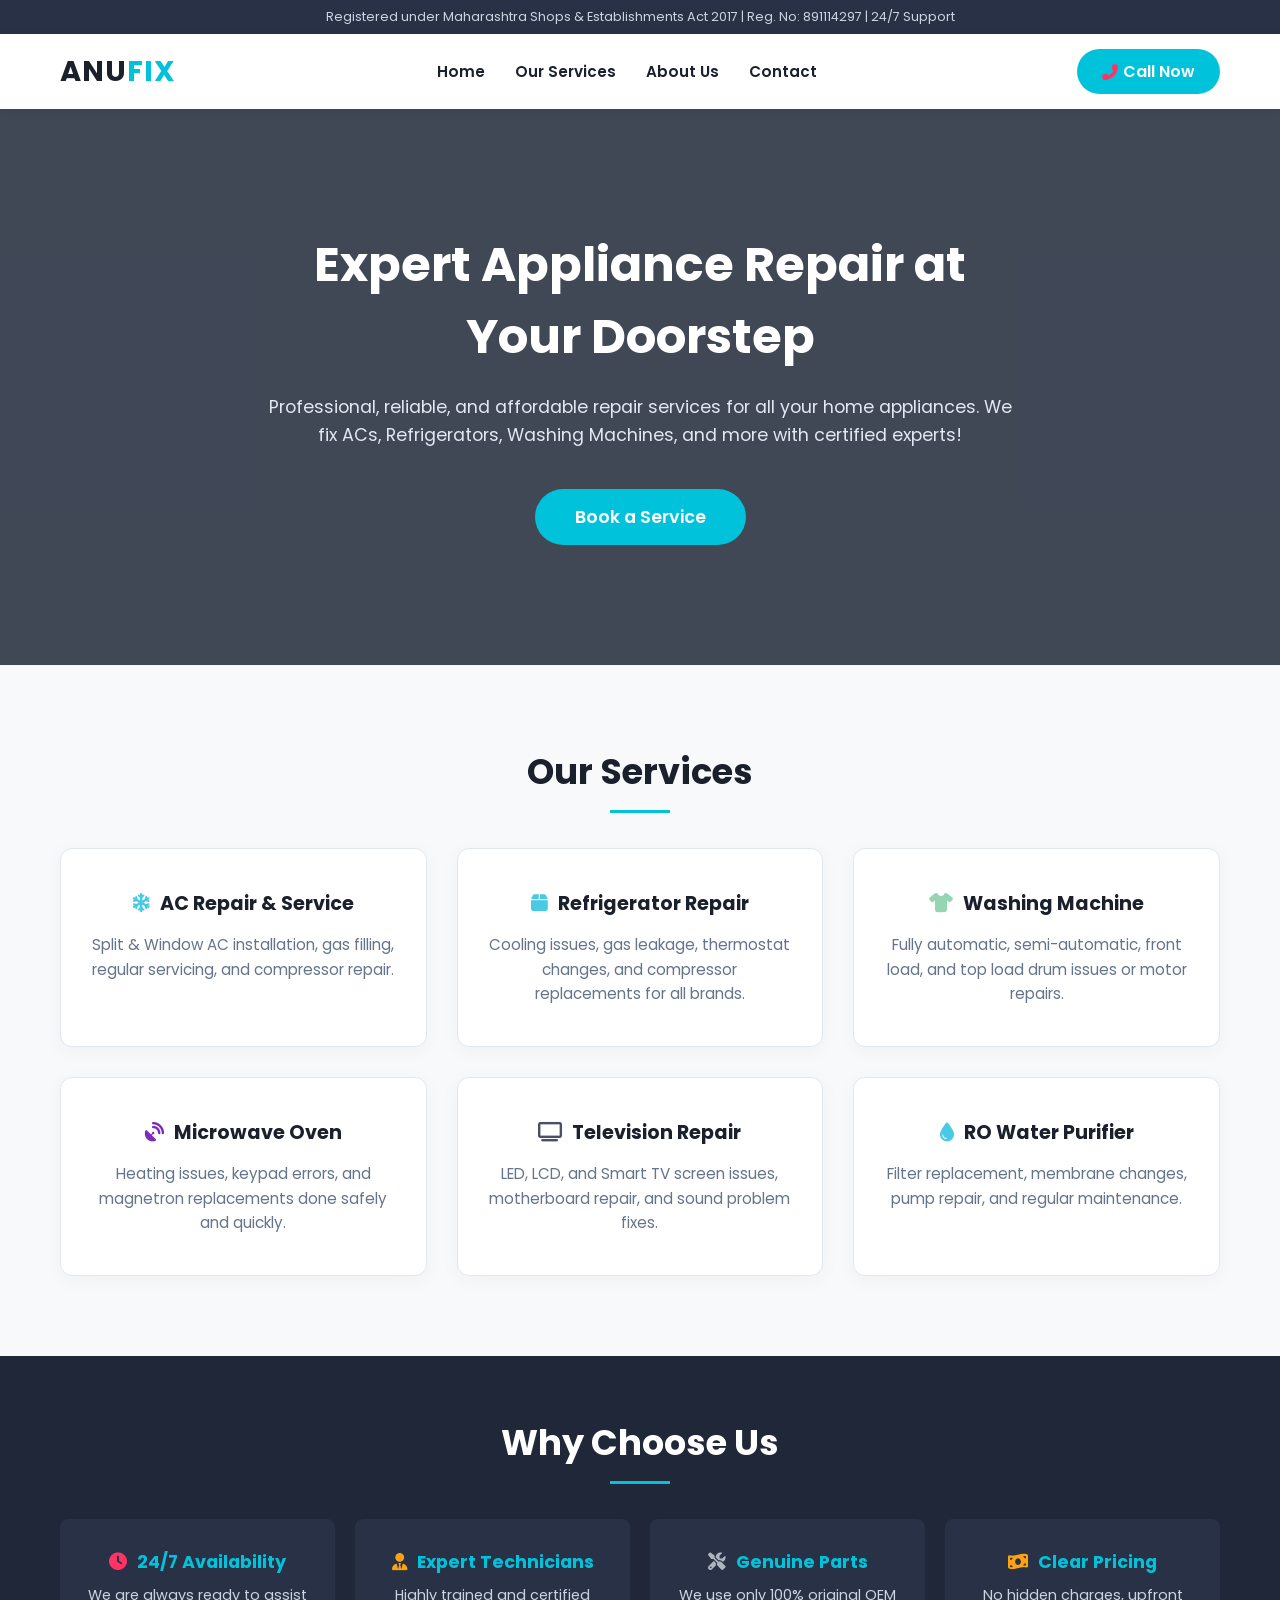
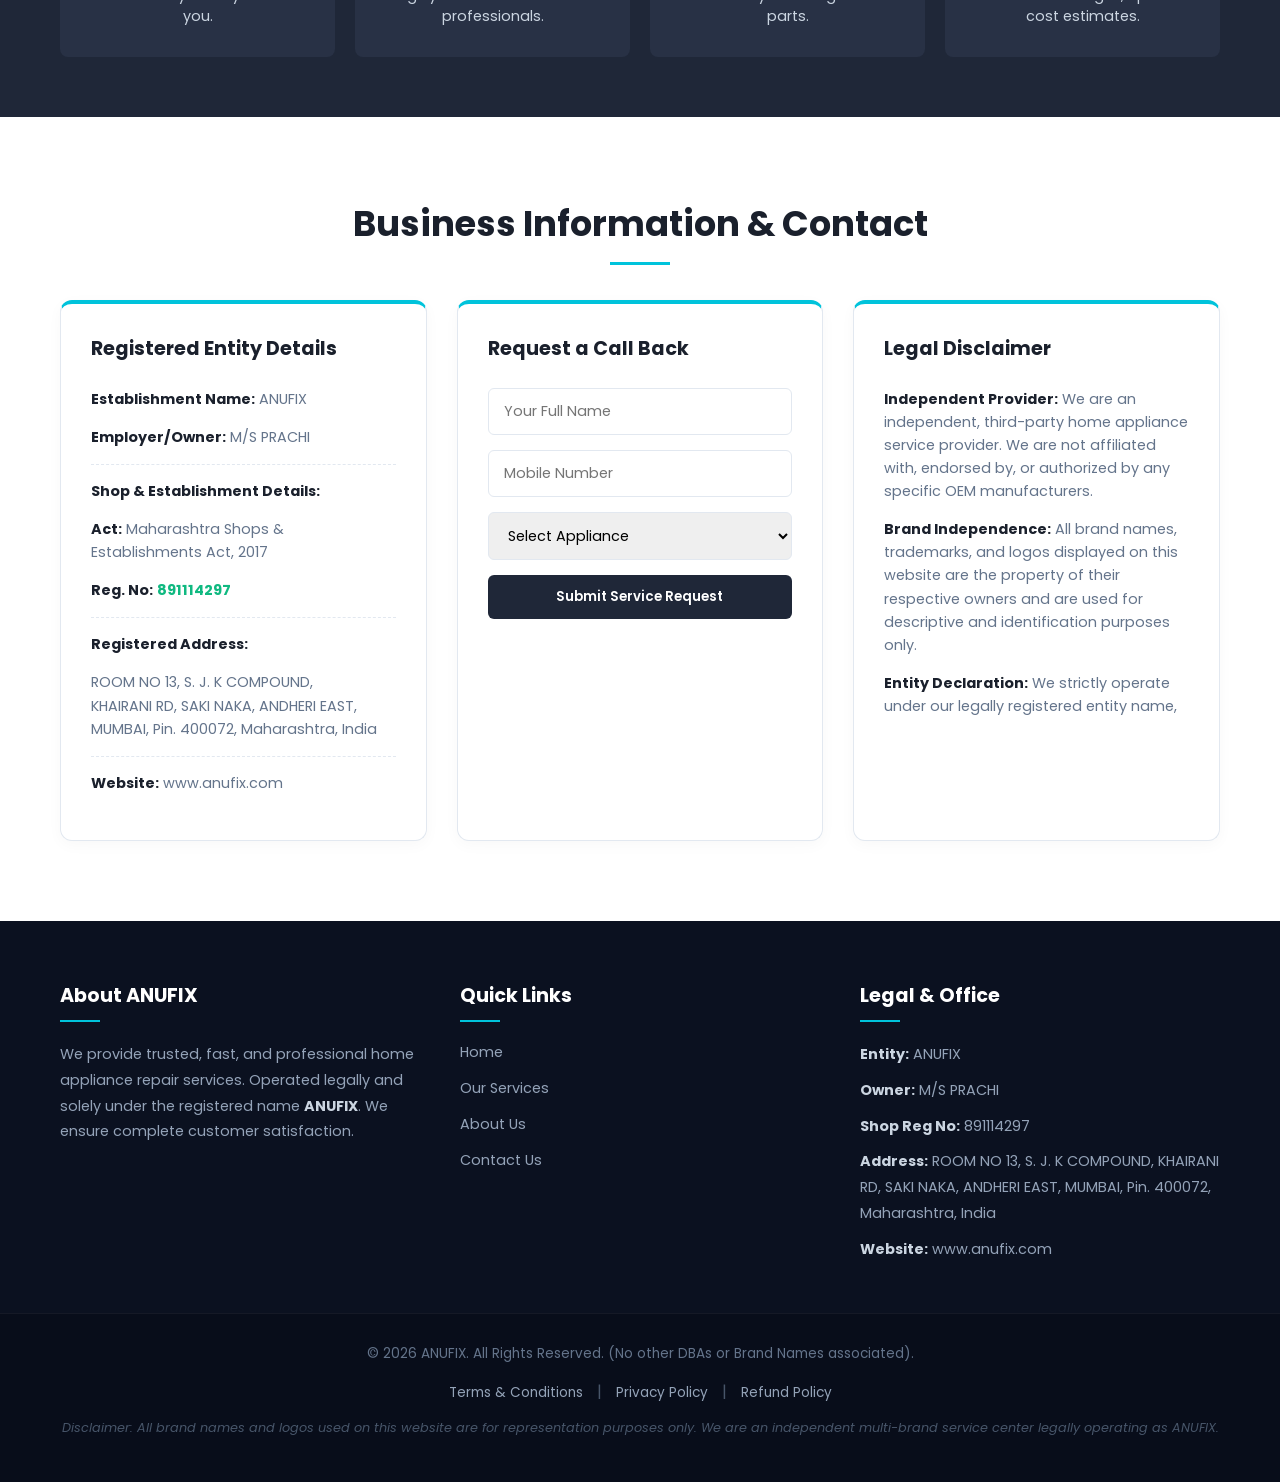
==== index.html @ f5a35796 "Initial commit of new AnuFix website" ====
<!DOCTYPE html>
<html lang="en">
<head>
    <meta charset="UTF-8">
    <meta name="viewport" content="width=device-width, initial-scale=1.0">
    <title>AnuFix - Expert Appliance Repair</title>
    <link rel="stylesheet" href="style.css">
    <link rel="preconnect" href="https://fonts.googleapis.com">
    <link rel="preconnect" href="https://fonts.gstatic.com" crossorigin>
    <link href="https://fonts.googleapis.com/css2?family=Poppins:wght@400;600;700&display=swap" rel="stylesheet">
    <link rel="stylesheet" href="https://cdnjs.cloudflare.com/ajax/libs/font-awesome/6.4.0/css/all.min.css">
</head>
<body>

    <!-- Top Bar -->
    <div class="top-bar">
        <div class="container">
            <p>Registered under Maharashtra Shops & Establishments Act 2017 | Reg. No: 891114297 | 24/7 Support</p>
        </div>
    </div>

    <!-- Header -->
    <header class="header">
        <div class="container header-container">
            <div class="logo">ANU<span>FIX</span></div>
            <nav class="nav-links">
                <a href="#home">Home</a>
                <a href="#services">Our Services</a>
                <a href="#about">About Us</a>
                <a href="#contact">Contact</a>
            </nav>
            <div class="header-actions">
                <a href="tel:+919120992012" class="btn-primary"><i class="fas fa-phone-alt" style="color: #ff3366; margin-right:5px;"></i> Call Now</a>
                <button class="mobile-menu-btn" aria-label="Menu"><i class="fas fa-bars"></i></button>
            </div>
        </div>
    </header>

    <!-- Hero Section -->
    <section id="home" class="hero">
        <div class="hero-overlay"></div>
        <div class="container hero-content">
            <h1>Expert Appliance Repair at Your Doorstep</h1>
            <p>Professional, reliable, and affordable repair services for all your home appliances. We fix ACs, Refrigerators, Washing Machines, and more with certified experts!</p>
            <a href="#contact" class="btn-primary">Book a Service</a>
        </div>
    </section>

    <!-- Services Section -->
    <section id="services" class="services">
        <div class="container">
            <h2 class="section-title">Our Services</h2>
            <div class="services-grid">
                <!-- Service 1 -->
                <div class="service-card">
                    <h3><i class="fas fa-snowflake" style="color: #48cae4;"></i> AC Repair & Service</h3>
                    <p>Split & Window AC installation, gas filling, regular servicing, and compressor repair.</p>
                </div>
                <!-- Service 2 -->
                <div class="service-card">
                    <h3><i class="fas fa-box" style="color: #48cae4;"></i> Refrigerator Repair</h3>
                    <p>Cooling issues, gas leakage, thermostat changes, and compressor replacements for all brands.</p>
                </div>
                <!-- Service 3 -->
                <div class="service-card">
                    <h3><i class="fas fa-shirt" style="color: #95d5b2;"></i> Washing Machine</h3>
                    <p>Fully automatic, semi-automatic, front load, and top load drum issues or motor repairs.</p>
                </div>
                <!-- Service 4 -->
                <div class="service-card">
                    <h3><i class="fas fa-satellite-dish" style="color: #7b2cbf;"></i> Microwave Oven</h3>
                    <p>Heating issues, keypad errors, and magnetron replacements done safely and quickly.</p>
                </div>
                <!-- Service 5 -->
                <div class="service-card">
                    <h3><i class="fas fa-tv" style="color: #4a4e69;"></i> Television Repair</h3>
                    <p>LED, LCD, and Smart TV screen issues, motherboard repair, and sound problem fixes.</p>
                </div>
                <!-- Service 6 -->
                <div class="service-card">
                    <h3><i class="fas fa-tint" style="color: #48cae4;"></i> RO Water Purifier</h3>
                    <p>Filter replacement, membrane changes, pump repair, and regular maintenance.</p>
                </div>
            </div>
        </div>
    </section>

    <!-- Features Strip -->
    <section class="features-strip">
        <div class="container">
            <h2 class="section-title" style="color: white;">Why Choose Us</h2>
            <div class="features-container">
            <div class="feature-card">
                <h3><i class="fas fa-clock" style="color: #ff3366;"></i> 24/7 Availability</h3>
                <p>We are always ready to assist you.</p>
            </div>
            <div class="feature-card">
                <h3><i class="fas fa-user-tie" style="color: #fca311;"></i> Expert Technicians</h3>
                <p>Highly trained and certified professionals.</p>
            </div>
            <div class="feature-card">
                <h3><i class="fas fa-tools" style="color: #adb5bd;"></i> Genuine Parts</h3>
                <p>We use only 100% original OEM parts.</p>
            </div>
            <div class="feature-card">
                <h3><i class="fas fa-money-bill-wave" style="color: #fca311;"></i> Clear Pricing</h3>
                <p>No hidden charges, upfront cost estimates.</p>
            </div>
            </div>
        </div>
    </section>

    <!-- Contact & Info Section -->
    <section id="contact" class="info-section">
        <div class="container">
            <h2 class="section-title">Business Information & Contact</h2>
            <div class="info-grid">
                
                <!-- Column 1 -->
                <div class="info-card">
                    <h3>Registered Entity Details</h3>
                    <p><strong>Establishment Name:</strong> ANUFIX</p>
                    <p><strong>Employer/Owner:</strong> M/S PRACHI</p>
                    <hr>
                    <p><strong>Shop & Establishment Details:</strong></p>
                    <p><strong>Act:</strong> Maharashtra Shops & Establishments Act, 2017</p>
                    <p><strong>Reg. No:</strong> <span class="highlight">891114297</span></p>
                    <hr>
                    <p><strong>Registered Address:</strong></p>
                    <p>ROOM NO 13, S. J. K COMPOUND,<br>
                    KHAIRANI RD, SAKI NAKA, ANDHERI EAST,<br>
                    MUMBAI, Pin. 400072, Maharashtra, India</p>
                    <hr>
                    <p><strong>Website:</strong> www.anufix.com</p>
                </div>

                <!-- Column 2 -->
                <div class="info-card form-card">
                    <h3>Request a Call Back</h3>
                    <form>
                        <input type="text" placeholder="Your Full Name" required>
                        <input type="tel" placeholder="Mobile Number" required>
                        <select required>
                            <option value="">Select Appliance</option>
                            <option value="ac">AC</option>
                            <option value="fridge">Refrigerator</option>
                            <option value="washing">Washing Machine</option>
                        </select>
                        <button type="submit" class="submit-btn">Submit Service Request</button>
                    </form>
                </div>

                <!-- Column 3 -->
                <div class="info-card">
                    <h3>Legal Disclaimer</h3>
                    <p><strong>Independent Provider:</strong> We are an independent, third-party home appliance service provider. We are not affiliated with, endorsed by, or authorized by any specific OEM manufacturers.</p>
                    <p><strong>Brand Independence:</strong> All brand names, trademarks, and logos displayed on this website are the property of their respective owners and are used for descriptive and identification purposes only.</p>
                    <p><strong>Entity Declaration:</strong> We strictly operate under our legally registered entity name,</p>
                </div>

            </div>
        </div>
    </section>

    <!-- Footer Section -->
    <footer class="site-footer">
        <div class="container footer-top">
            <div class="footer-col">
                <h4>About ANUFIX</h4>
                <div class="footer-underline"></div>
                <p>We provide trusted, fast, and professional home appliance repair services. Operated legally and solely under the registered name <strong>ANUFIX</strong>. We ensure complete customer satisfaction.</p>
            </div>
            <div class="footer-col">
                <h4>Quick Links</h4>
                <div class="footer-underline"></div>
                <nav class="footer-nav">
                    <a href="#home">Home</a>
                    <a href="#services">Our Services</a>
                    <a href="#about">About Us</a>
                    <a href="#contact">Contact Us</a>
                </nav>
            </div>
            <div class="footer-col">
                <h4>Legal & Office</h4>
                <div class="footer-underline"></div>
                <p><strong>Entity:</strong> ANUFIX</p>
                <p><strong>Owner:</strong> M/S PRACHI</p>
                <p><strong>Shop Reg No:</strong> 891114297</p>
                <p><strong>Address:</strong> ROOM NO 13, S. J. K COMPOUND, KHAIRANI RD, SAKI NAKA, ANDHERI EAST, MUMBAI, Pin. 400072, Maharashtra, India</p>
                <p><strong>Website:</strong> www.anufix.com</p>
            </div>
        </div>
        <div class="footer-bottom">
            <div class="container">
                <p>&copy; 2026 ANUFIX. All Rights Reserved. (No other DBAs or Brand Names associated).</p>
                <div class="footer-links">
                    <a href="terms.html">Terms & Conditions</a> <span class="separator">|</span> 
                    <a href="privacy.html">Privacy Policy</a> <span class="separator">|</span> 
                    <a href="refund.html">Refund Policy</a>
                </div>
                <p class="footer-disclaimer">Disclaimer: All brand names and logos used on this website are for representation purposes only. We are an independent multi-brand service center legally operating as ANUFIX.</p>
            </div>
        </div>
    </footer>

    <!-- Sticky Mobile Calling Button -->
    <div class="mobile-sticky-call">
        <a href="tel:+919120992012" class="sticky-call-btn">
            <i class="fas fa-phone-alt"></i> Call Now
        </a>
    </div>

    <script src="script.js"></script>
</body>
</html>
---- style.css ----
/* CSS Variables */
:root {
    --primary-cyan: #00c3db;
    --dark-navy: #1f2738;
    --dark-navy-lighter: #283145;
    --bg-light-grey: #f7f9fb;
    --text-dark: #1a202c;
    --text-grey: #64748b;
    --white: #ffffff;
    --border-color: #e2e8f0;
}

* {
    margin: 0;
    padding: 0;
    box-sizing: border-box;
    font-family: 'Poppins', sans-serif;
}

body {
    color: var(--text-dark);
    background-color: var(--white);
    display: flex;
    flex-direction: column;
    min-height: 100vh;
}

a {
    text-decoration: none;
    color: inherit;
}

.container {
    max-width: 1200px;
    margin: 0 auto;
    padding: 0 20px;
}

/* Top Bar */
.top-bar {
    background-color: var(--dark-navy-lighter);
    color: #cbd5e1;
    font-size: 0.8rem;
    padding: 8px 0;
    text-align: center;
}

/* Header */
.header {
    background-color: var(--white);
    padding: 15px 0;
    box-shadow: 0 2px 10px rgba(0,0,0,0.05);
    position: sticky;
    top: 0;
    z-index: 1000;
}

.header-container {
    display: flex;
    justify-content: space-between;
    align-items: center;
}

.header-actions {
    display: flex;
    align-items: center;
    gap: 15px;
}

.logo {
    font-size: 1.8rem;
    font-weight: 700;
    color: #1a202c;
    letter-spacing: 1px;
}

.logo span {
    color: var(--primary-cyan);
}

.nav-links {
    display: flex;
    gap: 30px;
}

.nav-links a {
    font-weight: 600;
    font-size: 0.95rem;
    color: var(--text-dark);
    transition: color 0.3s;
}

.nav-links a:hover {
    color: var(--primary-cyan);
}

.btn-primary {
    background-color: var(--primary-cyan);
    color: var(--white);
    padding: 10px 25px;
    border-radius: 50px;
    font-weight: 600;
    display: inline-flex;
    align-items: center;
    transition: background-color 0.3s;
}

.btn-primary:hover {
    background-color: #00acc1;
}

.mobile-menu-btn {
    display: none;
    font-size: 1.5rem;
    background: none;
    border: none;
    cursor: pointer;
}

/* Hero Section */
.hero {
    position: relative;
    background: url('https://images.unsplash.com/photo-1581092921461-eab62e97a780?auto=format&fit=crop&q=80') center/cover no-repeat;
    padding: 120px 0;
    text-align: center;
    color: var(--white);
}

.hero-overlay {
    position: absolute;
    top: 0; left: 0; right: 0; bottom: 0;
    background: rgba(31, 39, 56, 0.85); /* Navy overlay */
}

.hero-content {
    position: relative;
    z-index: 1;
    max-width: 800px;
}

.hero h1 {
    font-size: 3rem;
    font-weight: 700;
    margin-bottom: 20px;
}

.hero p {
    font-size: 1.1rem;
    color: #e2e8f0;
    margin-bottom: 40px;
    line-height: 1.6;
}

.hero .btn-primary {
    padding: 15px 40px;
    font-size: 1.1rem;
}

/* Features Strip */
.features-strip {
    background-color: var(--dark-navy);
    padding: 60px 0;
}

.features-container {
    display: grid;
    grid-template-columns: repeat(4, 1fr);
    gap: 20px;
}

.feature-card {
    background-color: var(--dark-navy-lighter);
    padding: 30px 20px;
    border-radius: 8px;
    text-align: center;
    color: var(--white);
    transition: transform 0.3s;
}

.feature-card:hover {
    transform: translateY(-5px);
}

.feature-card h3 {
    font-size: 1.1rem;
    margin-bottom: 10px;
    display: flex;
    align-items: center;
    justify-content: center;
    gap: 10px;
    color: var(--primary-cyan);
}

.feature-card p {
    font-size: 0.9rem;
    color: #cbd5e1;
}

/* Shared Section Title */
.section-title {
    text-align: center;
    font-size: 2.2rem;
    font-weight: 700;
    margin-bottom: 50px;
    color: var(--text-dark);
    position: relative;
}

.section-title::after {
    content: '';
    position: absolute;
    bottom: -15px;
    left: 50%;
    transform: translateX(-50%);
    width: 60px;
    height: 3px;
    background-color: var(--primary-cyan);
}

/* Services Section */
.services {
    background-color: var(--bg-light-grey);
    padding: 80px 0;
}

.services-grid {
    display: grid;
    grid-template-columns: repeat(3, 1fr);
    gap: 30px;
}

.service-card {
    background: var(--white);
    padding: 40px 30px;
    border-radius: 12px;
    text-align: center;
    box-shadow: 0 4px 20px rgba(0,0,0,0.04);
    border: 1px solid var(--border-color);
    transition: transform 0.3s ease, box-shadow 0.3s ease, border-color 0.3s ease;
    position: relative;
    overflow: hidden;
    z-index: 1;
}

/* Sleek bottom-up color fill effect */
.service-card::before {
    content: '';
    position: absolute;
    bottom: 0;
    left: 0;
    width: 100%;
    height: 0%;
    background: var(--primary-cyan);
    transition: height 0.4s cubic-bezier(0.4, 0, 0.2, 1);
    z-index: -1;
    border-radius: 12px;
}

.service-card:hover::before {
    height: 100%;
}

.service-card:hover {
    transform: translateY(-8px);
    box-shadow: 0 20px 40px rgba(0, 195, 219, 0.25);
    border-color: var(--primary-cyan);
}

.service-card h3, .service-card p, .service-card h3 i {
    transition: color 0.3s ease;
}

.service-card:hover h3, 
.service-card:hover p, 
.service-card:hover h3 i {
    color: #ffffff !important;
}

.service-card h3 {
    font-size: 1.2rem;
    color: var(--text-dark);
    margin-bottom: 15px;
    display: flex;
    align-items: center;
    justify-content: center;
    gap: 10px;
}

.service-card p {
    color: var(--text-grey);
    font-size: 0.95rem;
    line-height: 1.6;
}

/* Info Section */
.info-section {
    padding: 80px 0;
    background-color: var(--white);
}

.info-grid {
    display: grid;
    grid-template-columns: repeat(3, 1fr);
    gap: 30px;
}

.info-card {
    background: var(--white);
    padding: 30px;
    border-radius: 12px;
    border: 1px solid var(--border-color);
    box-shadow: 0 4px 15px rgba(0,0,0,0.03);
    border-top: 4px solid var(--primary-cyan);
}

.info-card h3 {
    font-size: 1.2rem;
    margin-bottom: 25px;
    color: var(--text-dark);
}

.info-card p {
    font-size: 0.9rem;
    color: var(--text-grey);
    margin-bottom: 15px;
    line-height: 1.6;
}

.info-card strong {
    color: var(--text-dark);
}

.info-card hr {
    border: none;
    border-top: 1px dashed var(--border-color);
    margin: 15px 0;
}

.highlight {
    color: #10b981; /* Green color for Reg No */
    font-weight: 700;
}

/* Form */
.form-card form {
    display: flex;
    flex-direction: column;
    gap: 15px;
}

.form-card input, .form-card select {
    width: 100%;
    padding: 12px 15px;
    border: 1px solid var(--border-color);
    border-radius: 6px;
    font-family: 'Poppins', sans-serif;
    font-size: 0.9rem;
    outline: none;
}

.form-card input:focus, .form-card select:focus {
    border-color: var(--primary-cyan);
}

.submit-btn {
    background-color: var(--dark-navy);
    color: var(--white);
    padding: 12px;
    border: none;
    border-radius: 6px;
    font-weight: 600;
    cursor: pointer;
    transition: background-color 0.3s;
}

.submit-btn:hover {
    background-color: var(--dark-navy-lighter);
}

/* Footer */
.site-footer {
    background-color: #0b1120;
    color: #e2e8f0;
    padding-top: 60px;
    margin-top: auto;
}

.footer-top {
    display: grid;
    grid-template-columns: repeat(3, 1fr);
    gap: 40px;
    margin-bottom: 40px;
}

.footer-col h4 {
    color: var(--white);
    font-size: 1.2rem;
    margin-bottom: 10px;
}

.footer-underline {
    width: 40px;
    height: 2px;
    background-color: var(--primary-cyan);
    margin-bottom: 20px;
}

.footer-col p {
    font-size: 0.9rem;
    line-height: 1.8;
    color: #94a3b8;
    margin-bottom: 10px;
}

.footer-col strong {
    color: #cbd5e1;
}

.footer-nav {
    display: flex;
    flex-direction: column;
    gap: 15px;
}

.footer-nav a {
    color: #94a3b8;
    font-size: 0.9rem;
    transition: color 0.3s;
}

.footer-nav a:hover {
    color: var(--primary-cyan);
}

.footer-bottom {
    border-top: 1px solid rgba(255,255,255,0.05);
    padding: 30px 0;
    text-align: center;
    background-color: #080d1a;
}

.footer-bottom p {
    font-size: 0.85rem;
    color: #64748b;
    margin-bottom: 15px;
}

.footer-links {
    margin-bottom: 15px;
}

.footer-links a {
    color: #94a3b8;
    font-size: 0.85rem;
    transition: color 0.3s;
}

.footer-links a:hover {
    color: var(--primary-cyan);
}

.separator {
    color: #475569;
    margin: 0 10px;
}

.footer-disclaimer {
    font-style: italic;
    font-size: 0.8rem !important;
    color: #475569 !important;
}

/* Sticky Mobile Calling Button */
.mobile-sticky-call {
    display: none;
    position: fixed;
    bottom: 0;
    left: 0;
    width: 100%;
    z-index: 9999;
    background-color: var(--white);
    box-shadow: 0 -2px 10px rgba(0,0,0,0.1);
    padding: 10px;
}

.sticky-call-btn {
    display: flex;
    justify-content: center;
    align-items: center;
    gap: 10px;
    background-color: var(--primary-cyan);
    color: var(--white);
    width: 100%;
    padding: 15px 0;
    border-radius: 8px;
    font-size: 1.1rem;
    font-weight: 700;
}

/* Responsive */
@media (max-width: 992px) {
    .features-container, .services-grid, .info-grid, .footer-top {
        grid-template-columns: repeat(2, 1fr);
    }
}

@media (max-width: 768px) {
    body {
        padding-bottom: 70px;
    }
    
    .top-bar {
        /* display: none; */ /* Show on mobile as requested */
        padding: 10px 10px;
        line-height: 1.5;
    }

    .nav-links {
        display: none;
    }
    
    .mobile-menu-btn {
        display: block;
    }
    
    .nav-links.active {
        display: flex;
        flex-direction: column;
        position: absolute;
        top: 100%;
        left: 0;
        width: 100%;
        background: var(--white);
        padding: 20px;
        box-shadow: 0 10px 20px rgba(0,0,0,0.1);
    }
    
    .hero h1 {
        font-size: 2.2rem;
    }

    .features-container, .services-grid, .info-grid, .footer-top {
        grid-template-columns: 1fr;
    }
    
    .mobile-sticky-call {
        display: block;
    }
}
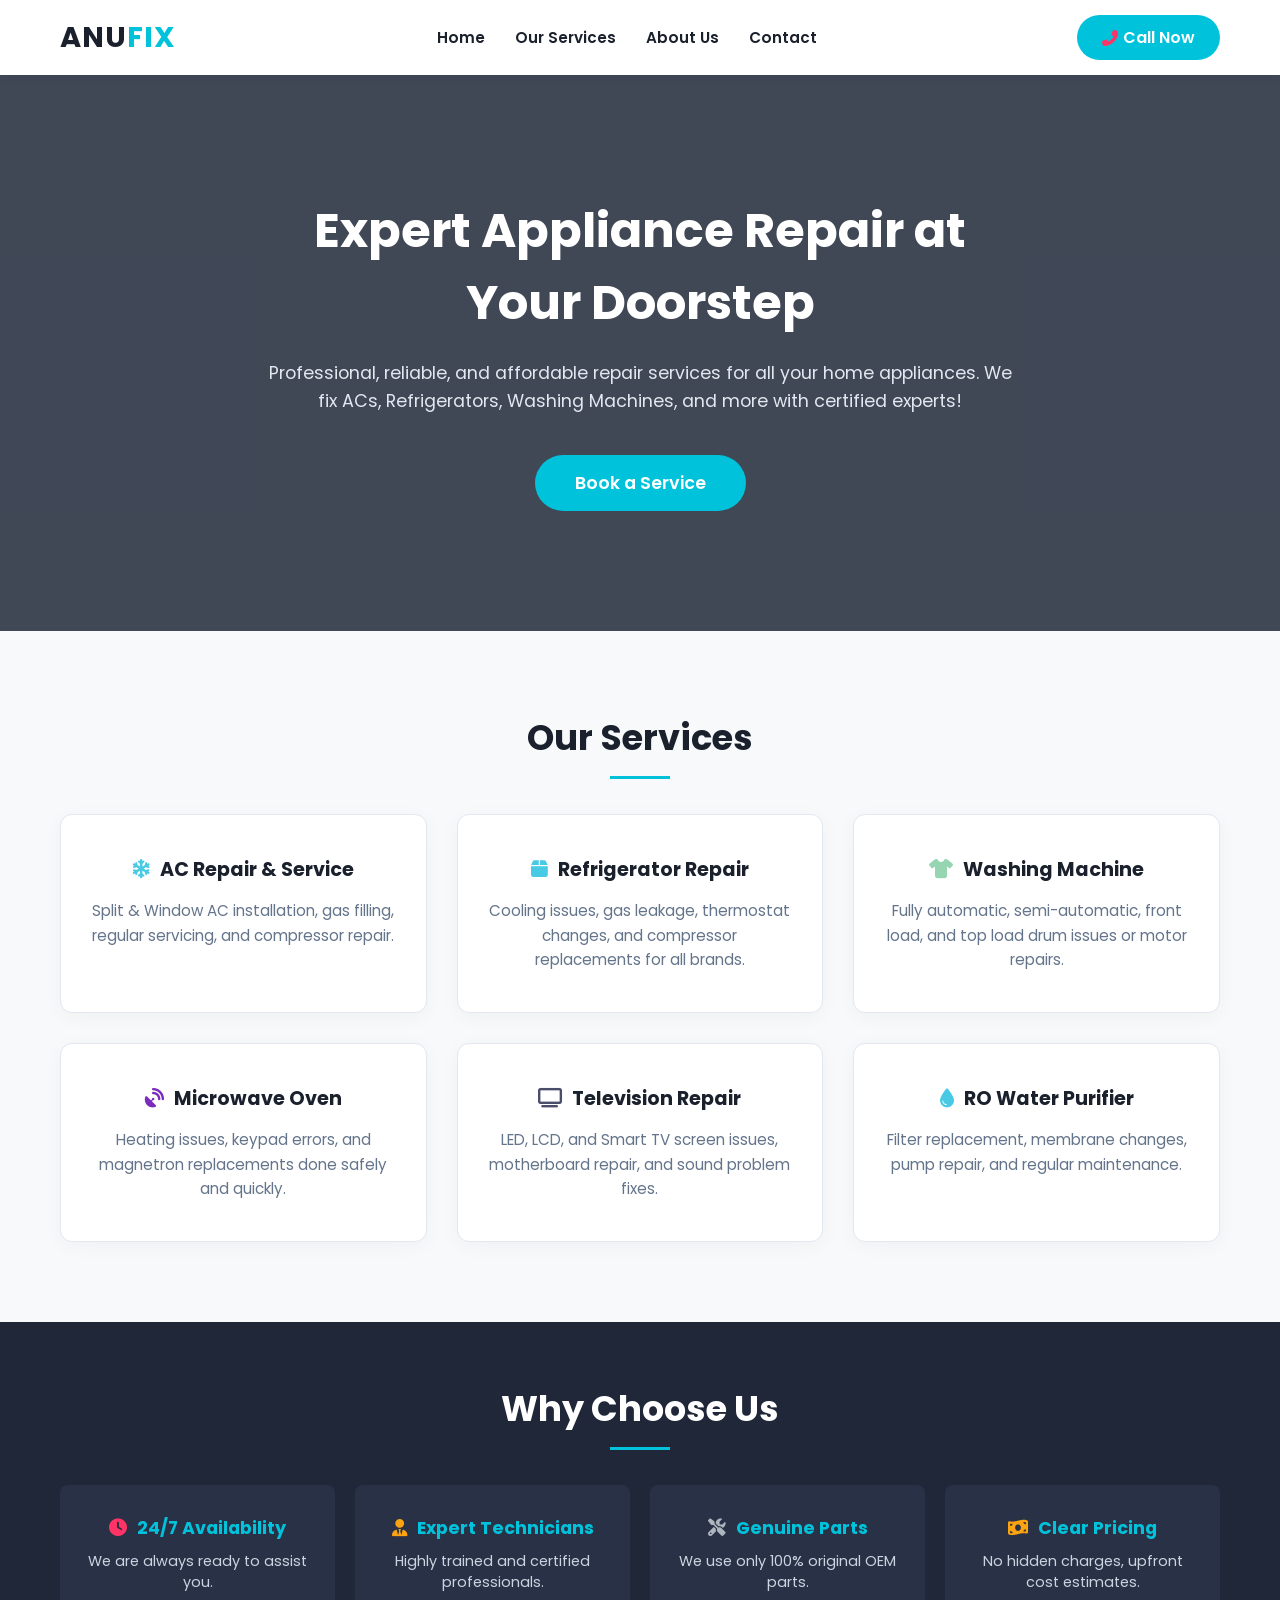
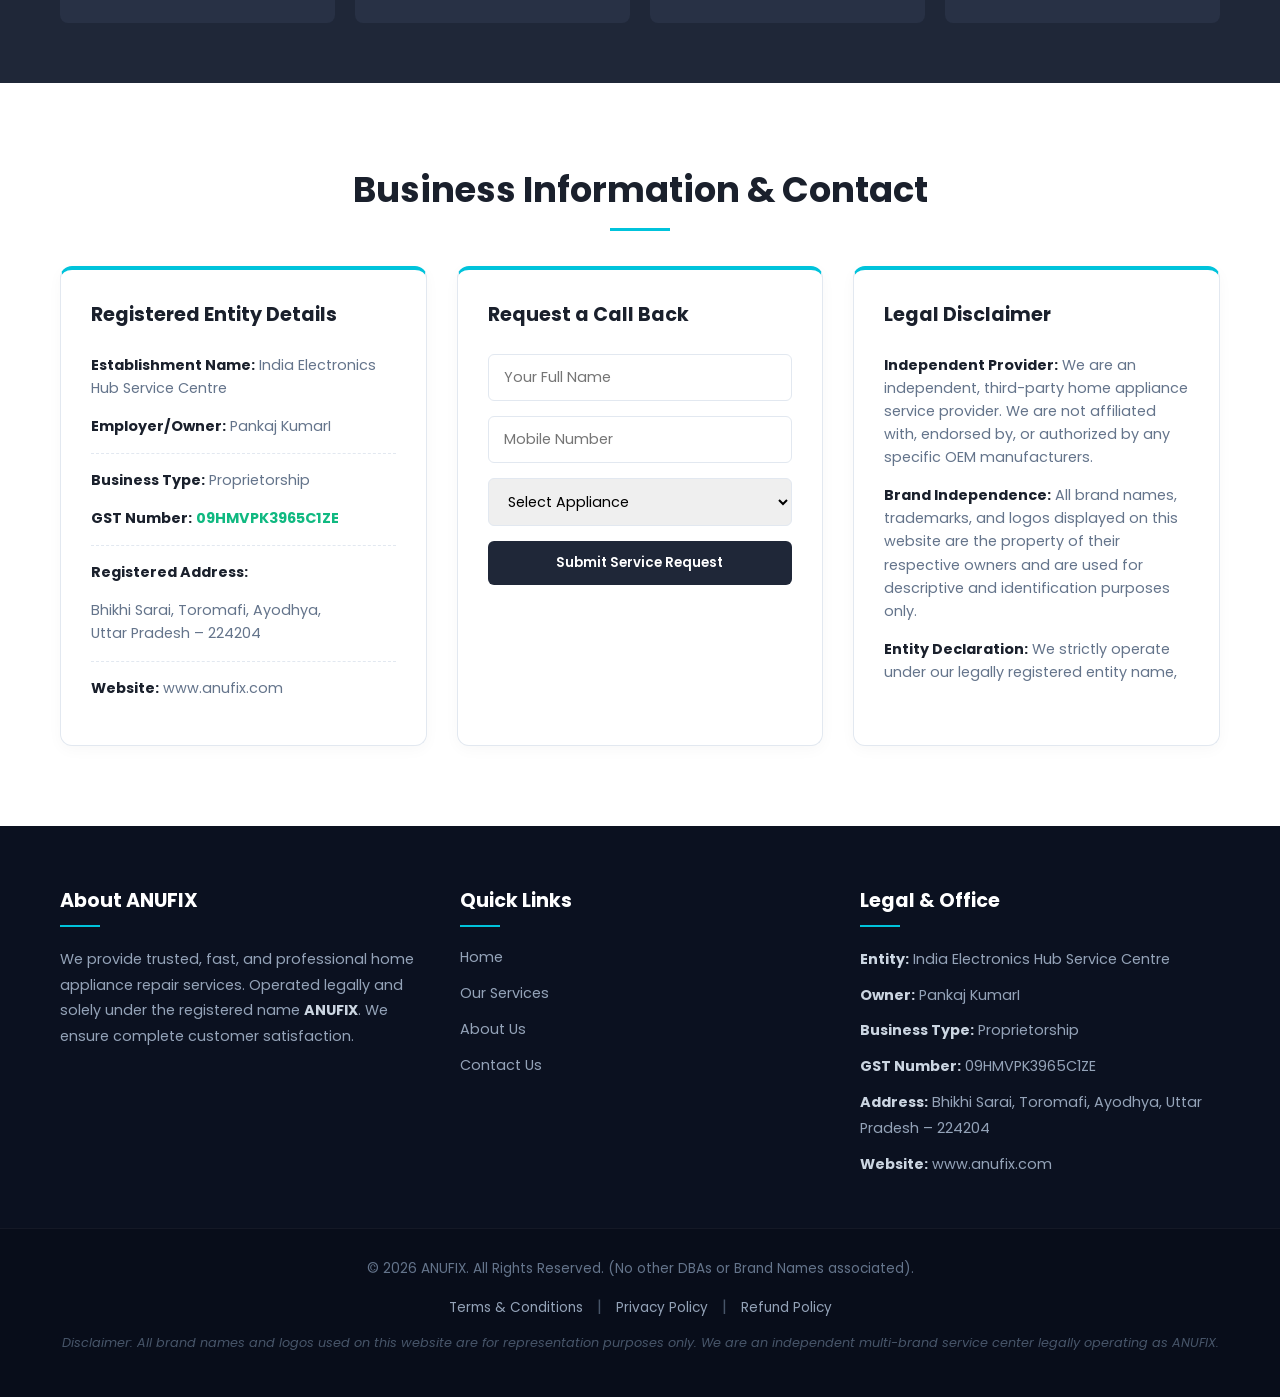
==== commit 52be9973: "Update business details, remove disclaimer and update entity name" ====
--- a/index.html
+++ b/index.html
@@ -12,12 +12,7 @@
 </head>
 <body>
 
-    <!-- Top Bar -->
-    <div class="top-bar">
-        <div class="container">
-            <p>Registered under Maharashtra Shops & Establishments Act 2017 | Reg. No: 891114297 | 24/7 Support</p>
-        </div>
-    </div>
+
 
     <!-- Header -->
     <header class="header">
@@ -119,17 +114,15 @@
                 <!-- Column 1 -->
                 <div class="info-card">
                     <h3>Registered Entity Details</h3>
-                    <p><strong>Establishment Name:</strong> ANUFIX</p>
-                    <p><strong>Employer/Owner:</strong> M/S PRACHI</p>
+                    <p><strong>Establishment Name:</strong> India Electronics Hub Service Centre</p>
+                    <p><strong>Employer/Owner:</strong> Pankaj KumarI</p>
                     <hr>
-                    <p><strong>Shop & Establishment Details:</strong></p>
-                    <p><strong>Act:</strong> Maharashtra Shops & Establishments Act, 2017</p>
-                    <p><strong>Reg. No:</strong> <span class="highlight">891114297</span></p>
+                    <p><strong>Business Type:</strong> Proprietorship</p>
+                    <p><strong>GST Number:</strong> <span class="highlight">09HMVPK3965C1ZE</span></p>
                     <hr>
                     <p><strong>Registered Address:</strong></p>
-                    <p>ROOM NO 13, S. J. K COMPOUND,<br>
-                    KHAIRANI RD, SAKI NAKA, ANDHERI EAST,<br>
-                    MUMBAI, Pin. 400072, Maharashtra, India</p>
+                    <p>Bhikhi Sarai, Toromafi, Ayodhya,<br>
+                    Uttar Pradesh – 224204</p>
                     <hr>
                     <p><strong>Website:</strong> www.anufix.com</p>
                 </div>
@@ -183,10 +176,11 @@
             <div class="footer-col">
                 <h4>Legal & Office</h4>
                 <div class="footer-underline"></div>
-                <p><strong>Entity:</strong> ANUFIX</p>
-                <p><strong>Owner:</strong> M/S PRACHI</p>
-                <p><strong>Shop Reg No:</strong> 891114297</p>
-                <p><strong>Address:</strong> ROOM NO 13, S. J. K COMPOUND, KHAIRANI RD, SAKI NAKA, ANDHERI EAST, MUMBAI, Pin. 400072, Maharashtra, India</p>
+                <p><strong>Entity:</strong> India Electronics Hub Service Centre</p>
+                <p><strong>Owner:</strong> Pankaj KumarI</p>
+                <p><strong>Business Type:</strong> Proprietorship</p>
+                <p><strong>GST Number:</strong> 09HMVPK3965C1ZE</p>
+                <p><strong>Address:</strong> Bhikhi Sarai, Toromafi, Ayodhya, Uttar Pradesh – 224204</p>
                 <p><strong>Website:</strong> www.anufix.com</p>
             </div>
         </div>
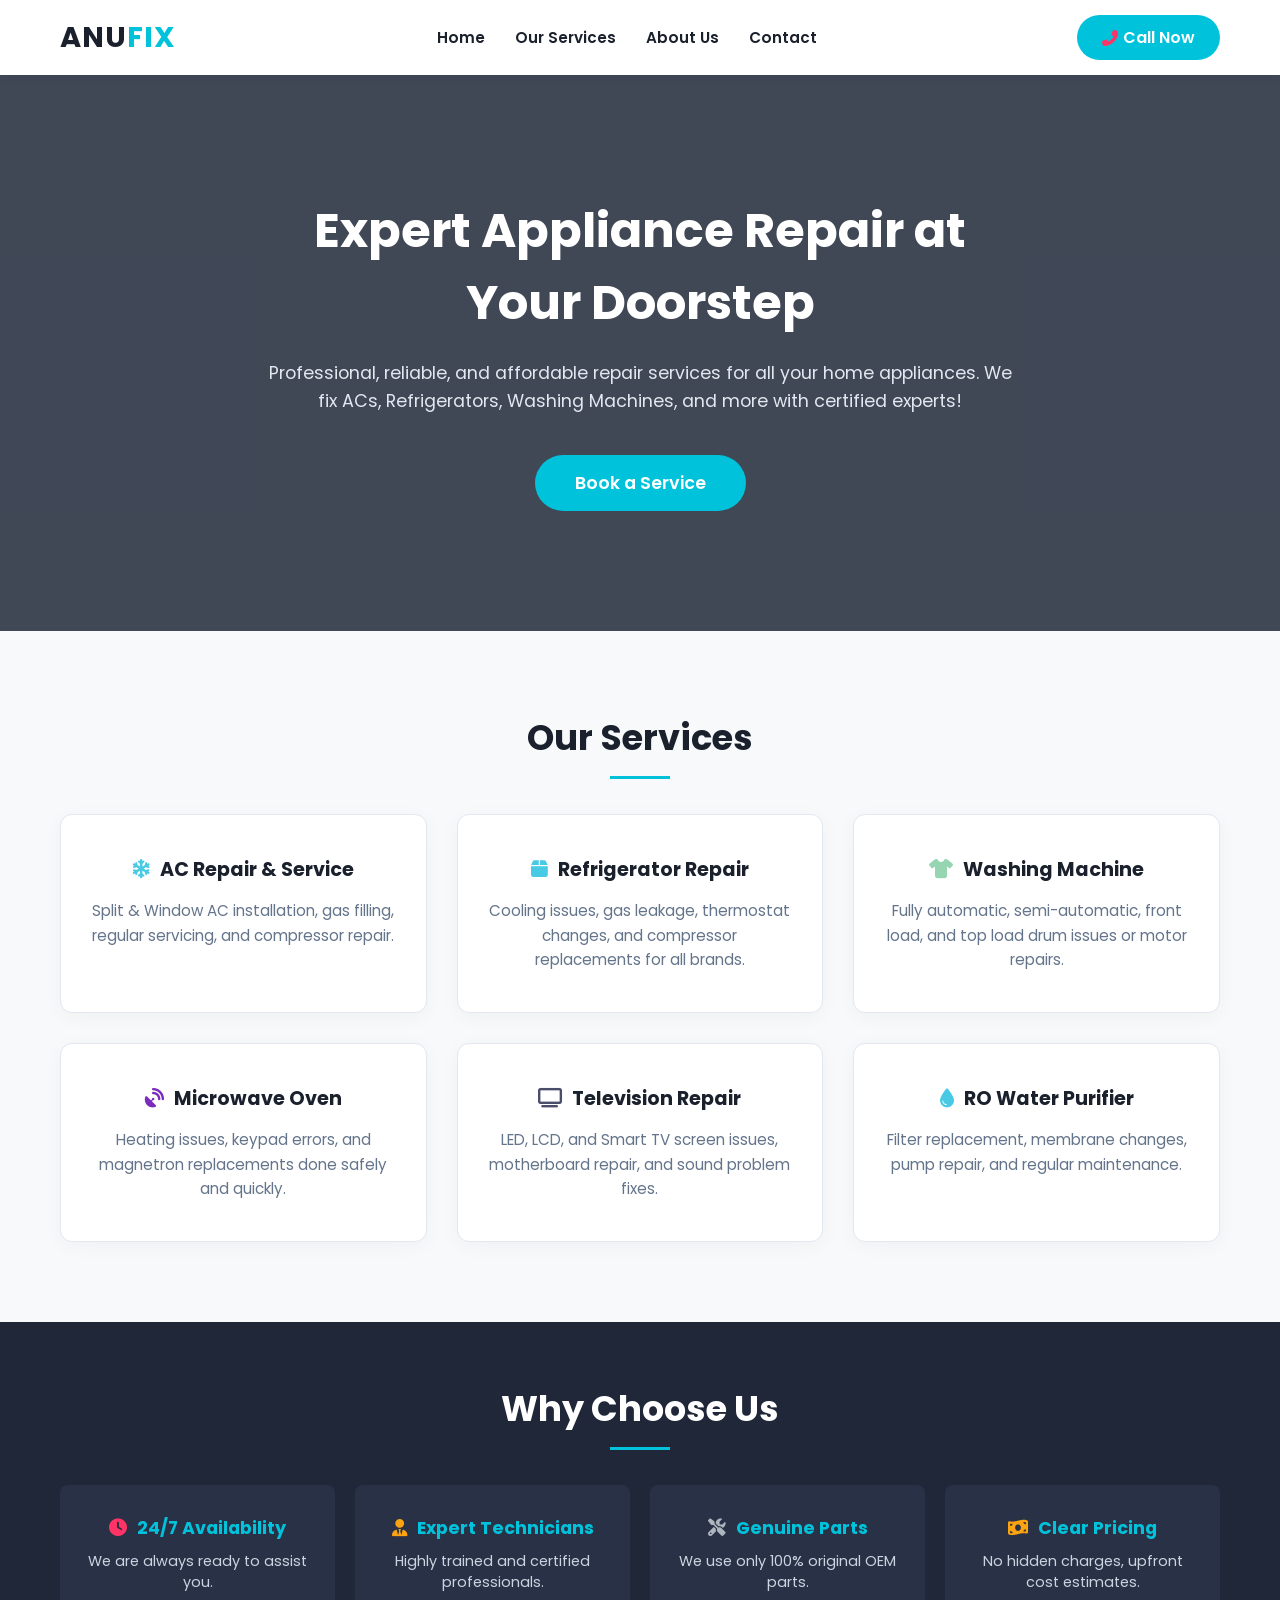
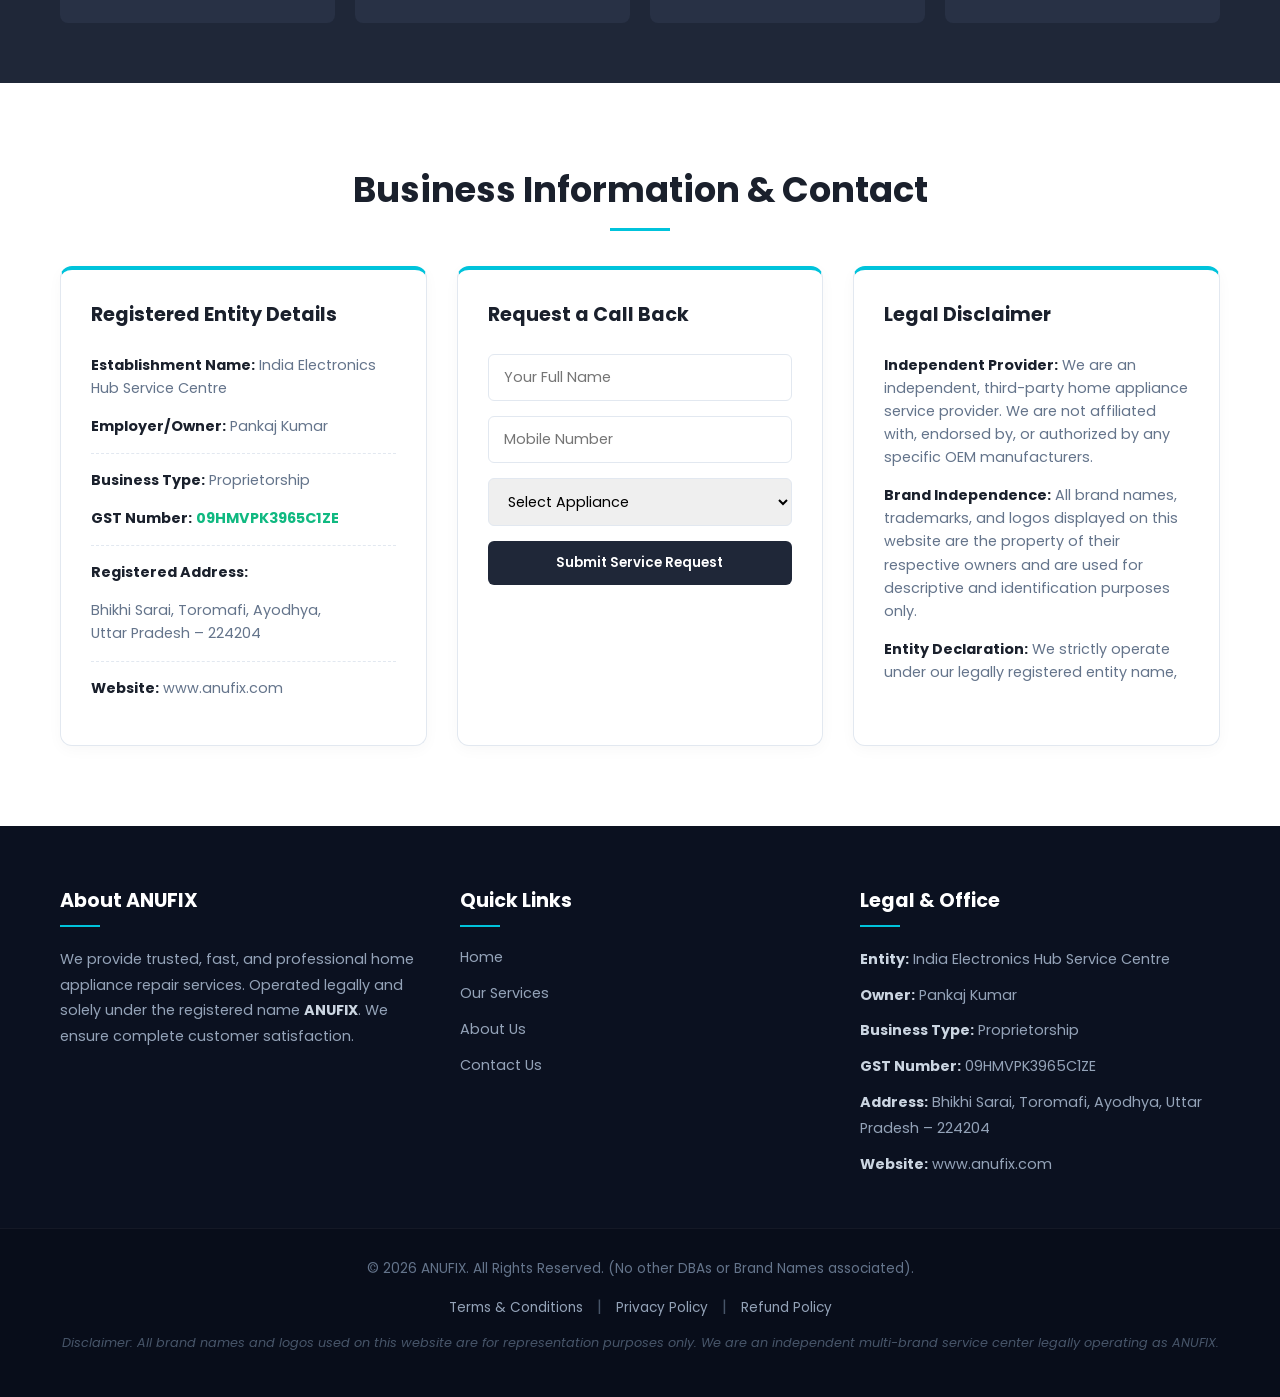
==== commit f334a5bb: "Update owner name to Pankaj Kumar" ====
--- a/index.html
+++ b/index.html
@@ -115,7 +115,7 @@
                 <div class="info-card">
                     <h3>Registered Entity Details</h3>
                     <p><strong>Establishment Name:</strong> India Electronics Hub Service Centre</p>
-                    <p><strong>Employer/Owner:</strong> Pankaj KumarI</p>
+                    <p><strong>Employer/Owner:</strong> Pankaj Kumar</p>
                     <hr>
                     <p><strong>Business Type:</strong> Proprietorship</p>
                     <p><strong>GST Number:</strong> <span class="highlight">09HMVPK3965C1ZE</span></p>
@@ -177,7 +177,7 @@
                 <h4>Legal & Office</h4>
                 <div class="footer-underline"></div>
                 <p><strong>Entity:</strong> India Electronics Hub Service Centre</p>
-                <p><strong>Owner:</strong> Pankaj KumarI</p>
+                <p><strong>Owner:</strong> Pankaj Kumar</p>
                 <p><strong>Business Type:</strong> Proprietorship</p>
                 <p><strong>GST Number:</strong> 09HMVPK3965C1ZE</p>
                 <p><strong>Address:</strong> Bhikhi Sarai, Toromafi, Ayodhya, Uttar Pradesh – 224204</p>
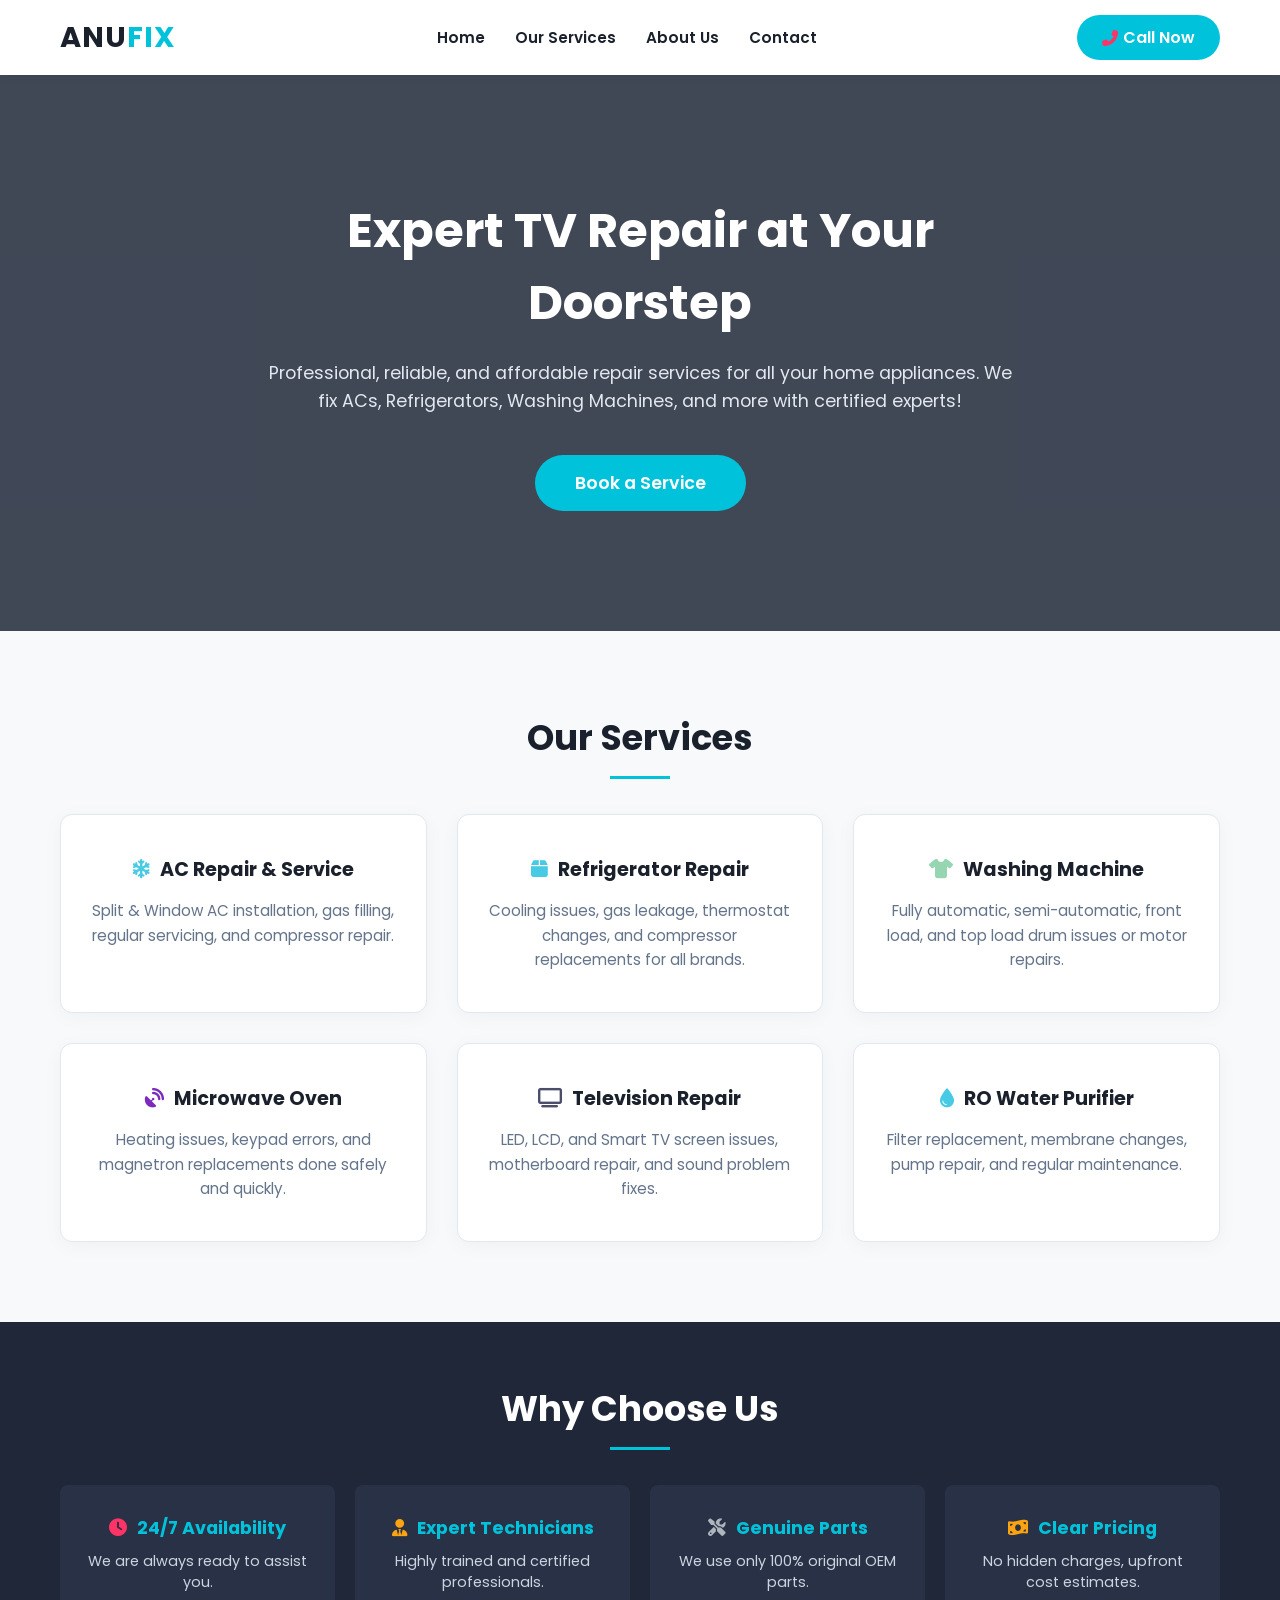
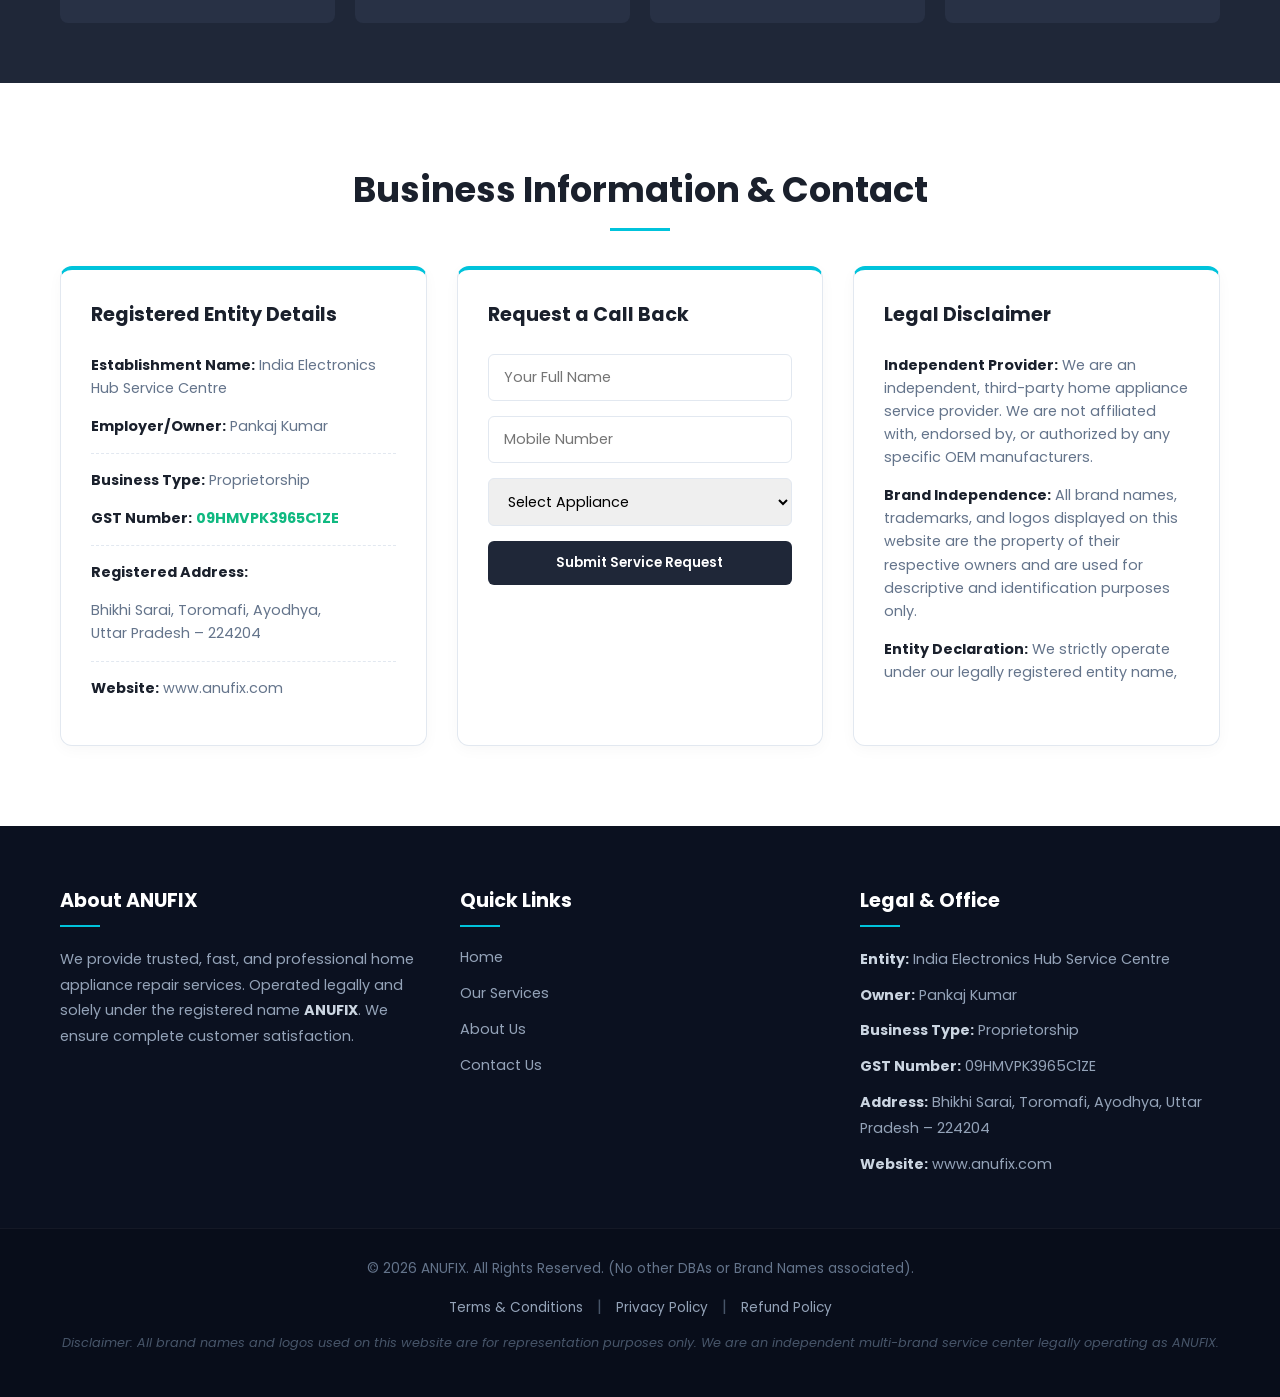
==== commit d383187c: "Update hero heading to Expert TV Repair" ====
--- a/index.html
+++ b/index.html
@@ -1,5 +1,6 @@
 <!DOCTYPE html>
 <html lang="en">
+
 <head>
     <meta charset="UTF-8">
     <meta name="viewport" content="width=device-width, initial-scale=1.0">
@@ -10,6 +11,7 @@
     <link href="https://fonts.googleapis.com/css2?family=Poppins:wght@400;600;700&display=swap" rel="stylesheet">
     <link rel="stylesheet" href="https://cdnjs.cloudflare.com/ajax/libs/font-awesome/6.4.0/css/all.min.css">
 </head>
+
 <body>
 
 
@@ -25,7 +27,8 @@
                 <a href="#contact">Contact</a>
             </nav>
             <div class="header-actions">
-                <a href="tel:+919120992012" class="btn-primary"><i class="fas fa-phone-alt" style="color: #ff3366; margin-right:5px;"></i> Call Now</a>
+                <a href="tel:+919120992012" class="btn-primary"><i class="fas fa-phone-alt"
+                        style="color: #ff3366; margin-right:5px;"></i> Call Now</a>
                 <button class="mobile-menu-btn" aria-label="Menu"><i class="fas fa-bars"></i></button>
             </div>
         </div>
@@ -35,8 +38,9 @@
     <section id="home" class="hero">
         <div class="hero-overlay"></div>
         <div class="container hero-content">
-            <h1>Expert Appliance Repair at Your Doorstep</h1>
-            <p>Professional, reliable, and affordable repair services for all your home appliances. We fix ACs, Refrigerators, Washing Machines, and more with certified experts!</p>
+            <h1>Expert TV Repair at Your Doorstep</h1>
+            <p>Professional, reliable, and affordable repair services for all your home appliances. We fix ACs,
+                Refrigerators, Washing Machines, and more with certified experts!</p>
             <a href="#contact" class="btn-primary">Book a Service</a>
         </div>
     </section>
@@ -85,22 +89,22 @@
         <div class="container">
             <h2 class="section-title" style="color: white;">Why Choose Us</h2>
             <div class="features-container">
-            <div class="feature-card">
-                <h3><i class="fas fa-clock" style="color: #ff3366;"></i> 24/7 Availability</h3>
-                <p>We are always ready to assist you.</p>
-            </div>
-            <div class="feature-card">
-                <h3><i class="fas fa-user-tie" style="color: #fca311;"></i> Expert Technicians</h3>
-                <p>Highly trained and certified professionals.</p>
-            </div>
-            <div class="feature-card">
-                <h3><i class="fas fa-tools" style="color: #adb5bd;"></i> Genuine Parts</h3>
-                <p>We use only 100% original OEM parts.</p>
-            </div>
-            <div class="feature-card">
-                <h3><i class="fas fa-money-bill-wave" style="color: #fca311;"></i> Clear Pricing</h3>
-                <p>No hidden charges, upfront cost estimates.</p>
-            </div>
+                <div class="feature-card">
+                    <h3><i class="fas fa-clock" style="color: #ff3366;"></i> 24/7 Availability</h3>
+                    <p>We are always ready to assist you.</p>
+                </div>
+                <div class="feature-card">
+                    <h3><i class="fas fa-user-tie" style="color: #fca311;"></i> Expert Technicians</h3>
+                    <p>Highly trained and certified professionals.</p>
+                </div>
+                <div class="feature-card">
+                    <h3><i class="fas fa-tools" style="color: #adb5bd;"></i> Genuine Parts</h3>
+                    <p>We use only 100% original OEM parts.</p>
+                </div>
+                <div class="feature-card">
+                    <h3><i class="fas fa-money-bill-wave" style="color: #fca311;"></i> Clear Pricing</h3>
+                    <p>No hidden charges, upfront cost estimates.</p>
+                </div>
             </div>
         </div>
     </section>
@@ -110,7 +114,7 @@
         <div class="container">
             <h2 class="section-title">Business Information & Contact</h2>
             <div class="info-grid">
-                
+
                 <!-- Column 1 -->
                 <div class="info-card">
                     <h3>Registered Entity Details</h3>
@@ -122,7 +126,7 @@
                     <hr>
                     <p><strong>Registered Address:</strong></p>
                     <p>Bhikhi Sarai, Toromafi, Ayodhya,<br>
-                    Uttar Pradesh – 224204</p>
+                        Uttar Pradesh – 224204</p>
                     <hr>
                     <p><strong>Website:</strong> www.anufix.com</p>
                 </div>
@@ -146,9 +150,14 @@
                 <!-- Column 3 -->
                 <div class="info-card">
                     <h3>Legal Disclaimer</h3>
-                    <p><strong>Independent Provider:</strong> We are an independent, third-party home appliance service provider. We are not affiliated with, endorsed by, or authorized by any specific OEM manufacturers.</p>
-                    <p><strong>Brand Independence:</strong> All brand names, trademarks, and logos displayed on this website are the property of their respective owners and are used for descriptive and identification purposes only.</p>
-                    <p><strong>Entity Declaration:</strong> We strictly operate under our legally registered entity name,</p>
+                    <p><strong>Independent Provider:</strong> We are an independent, third-party home appliance service
+                        provider. We are not affiliated with, endorsed by, or authorized by any specific OEM
+                        manufacturers.</p>
+                    <p><strong>Brand Independence:</strong> All brand names, trademarks, and logos displayed on this
+                        website are the property of their respective owners and are used for descriptive and
+                        identification purposes only.</p>
+                    <p><strong>Entity Declaration:</strong> We strictly operate under our legally registered entity
+                        name,</p>
                 </div>
 
             </div>
@@ -161,7 +170,9 @@
             <div class="footer-col">
                 <h4>About ANUFIX</h4>
                 <div class="footer-underline"></div>
-                <p>We provide trusted, fast, and professional home appliance repair services. Operated legally and solely under the registered name <strong>ANUFIX</strong>. We ensure complete customer satisfaction.</p>
+                <p>We provide trusted, fast, and professional home appliance repair services. Operated legally and
+                    solely under the registered name <strong>ANUFIX</strong>. We ensure complete customer satisfaction.
+                </p>
             </div>
             <div class="footer-col">
                 <h4>Quick Links</h4>
@@ -188,11 +199,13 @@
             <div class="container">
                 <p>&copy; 2026 ANUFIX. All Rights Reserved. (No other DBAs or Brand Names associated).</p>
                 <div class="footer-links">
-                    <a href="terms.html">Terms & Conditions</a> <span class="separator">|</span> 
-                    <a href="privacy.html">Privacy Policy</a> <span class="separator">|</span> 
+                    <a href="terms.html">Terms & Conditions</a> <span class="separator">|</span>
+                    <a href="privacy.html">Privacy Policy</a> <span class="separator">|</span>
                     <a href="refund.html">Refund Policy</a>
                 </div>
-                <p class="footer-disclaimer">Disclaimer: All brand names and logos used on this website are for representation purposes only. We are an independent multi-brand service center legally operating as ANUFIX.</p>
+                <p class="footer-disclaimer">Disclaimer: All brand names and logos used on this website are for
+                    representation purposes only. We are an independent multi-brand service center legally operating as
+                    ANUFIX.</p>
             </div>
         </div>
     </footer>
@@ -206,4 +219,5 @@
 
     <script src="script.js"></script>
 </body>
-</html>
+
+</html>
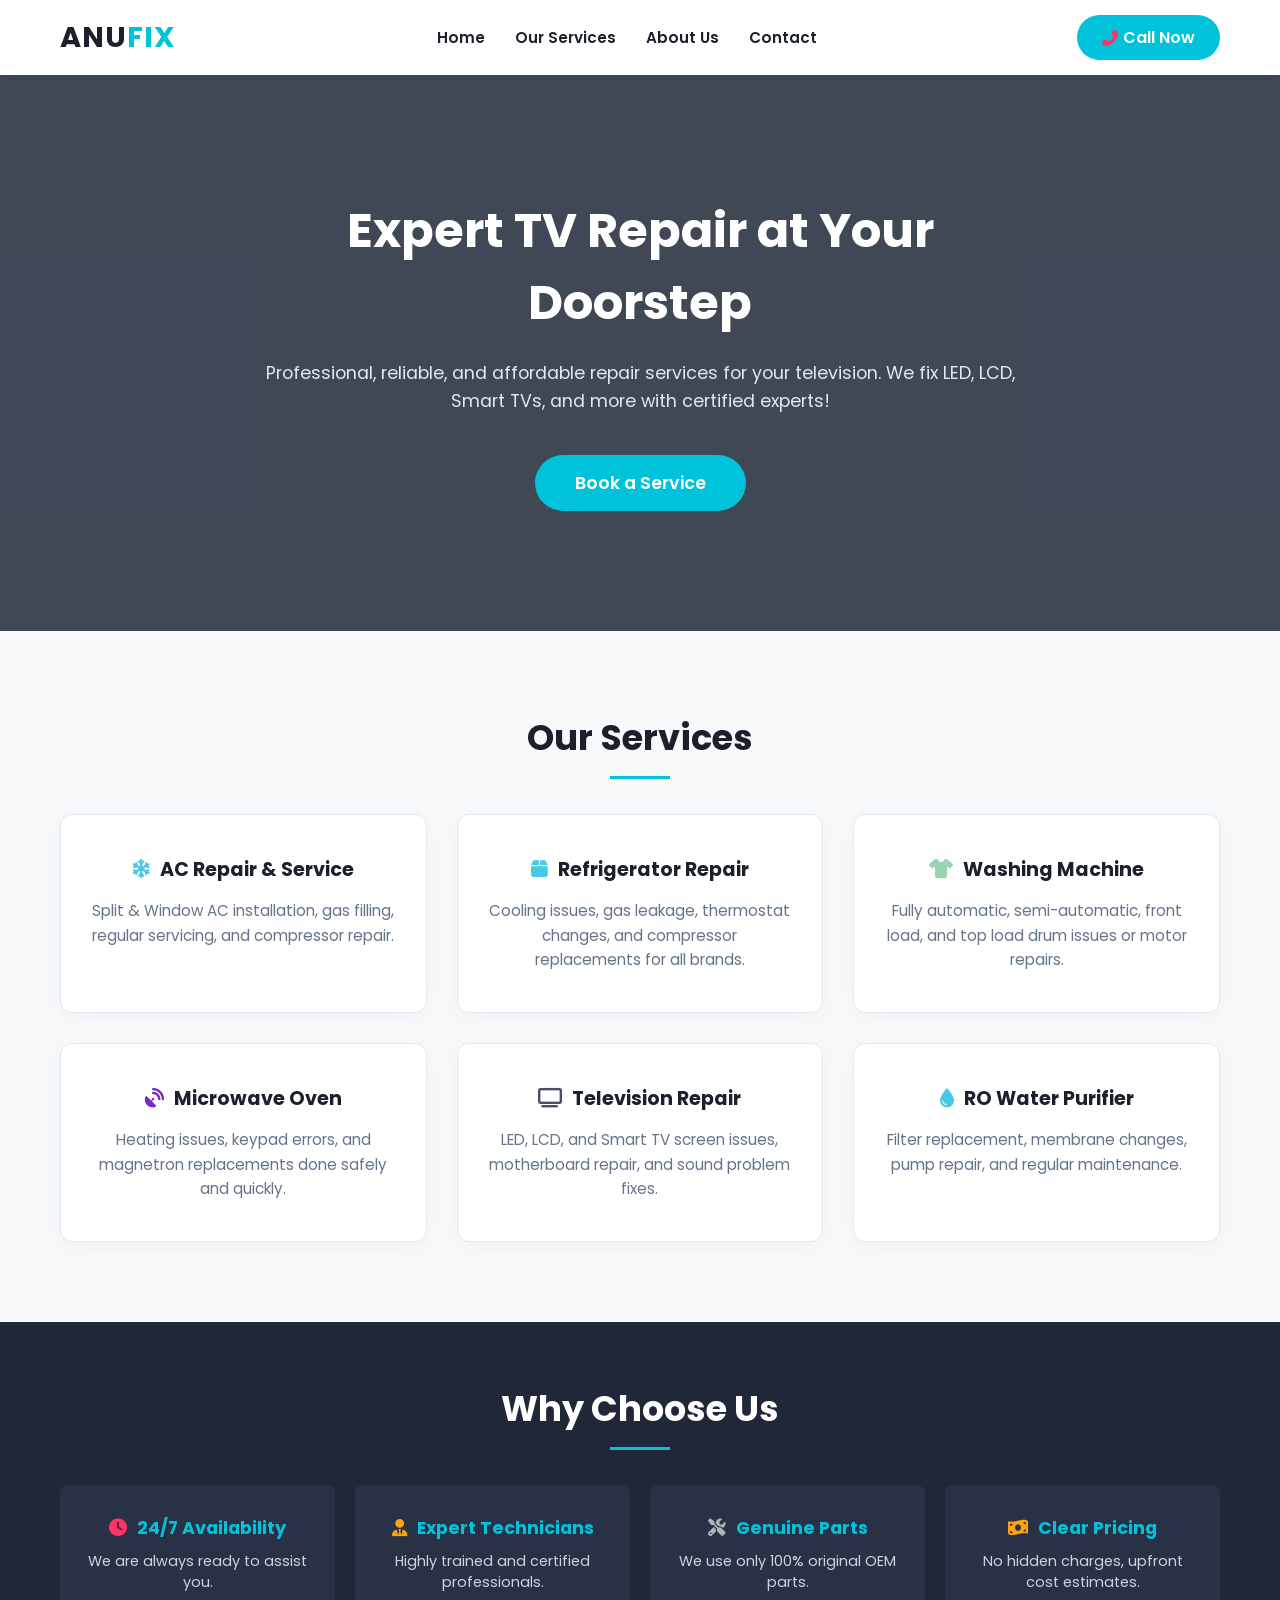
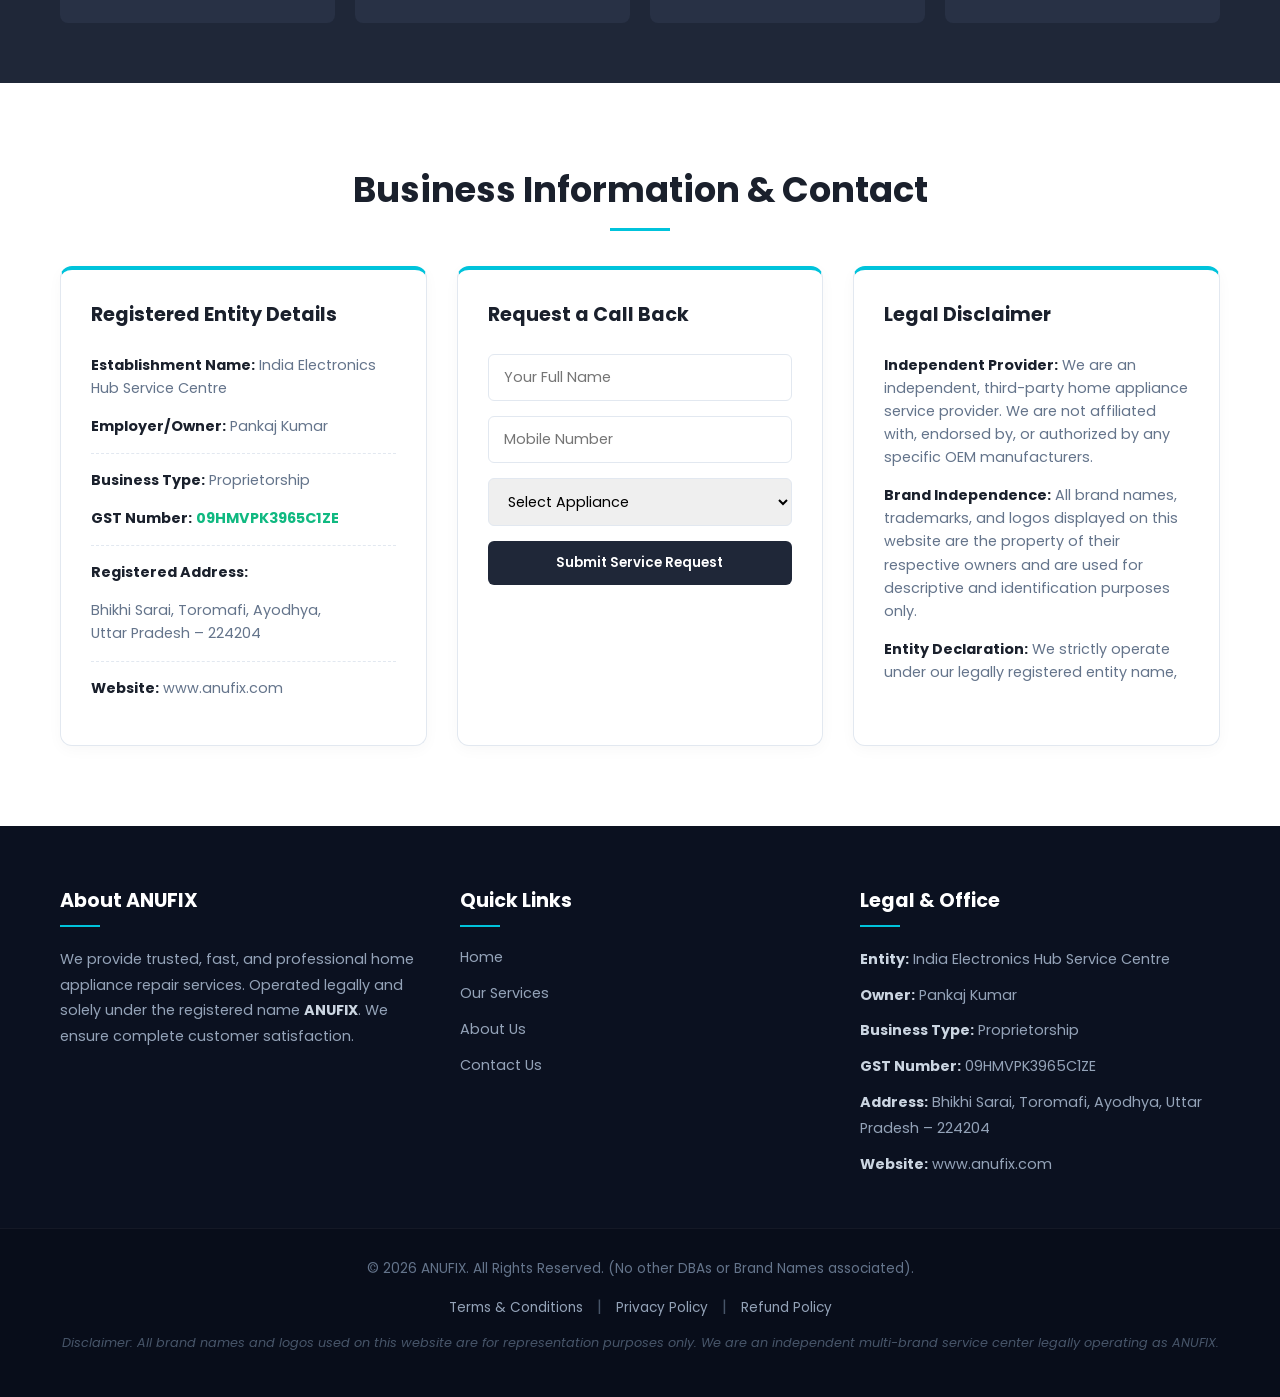
==== commit 0dca92b4: "Update hero subheading and add about id" ====
--- a/index.html
+++ b/index.html
@@ -39,8 +39,7 @@
         <div class="hero-overlay"></div>
         <div class="container hero-content">
             <h1>Expert TV Repair at Your Doorstep</h1>
-            <p>Professional, reliable, and affordable repair services for all your home appliances. We fix ACs,
-                Refrigerators, Washing Machines, and more with certified experts!</p>
+            <p>Professional, reliable, and affordable repair services for your television. We fix LED, LCD, Smart TVs, and more with certified experts!</p>
             <a href="#contact" class="btn-primary">Book a Service</a>
         </div>
     </section>
@@ -167,7 +166,7 @@
     <!-- Footer Section -->
     <footer class="site-footer">
         <div class="container footer-top">
-            <div class="footer-col">
+            <div class="footer-col" id="about">
                 <h4>About ANUFIX</h4>
                 <div class="footer-underline"></div>
                 <p>We provide trusted, fast, and professional home appliance repair services. Operated legally and
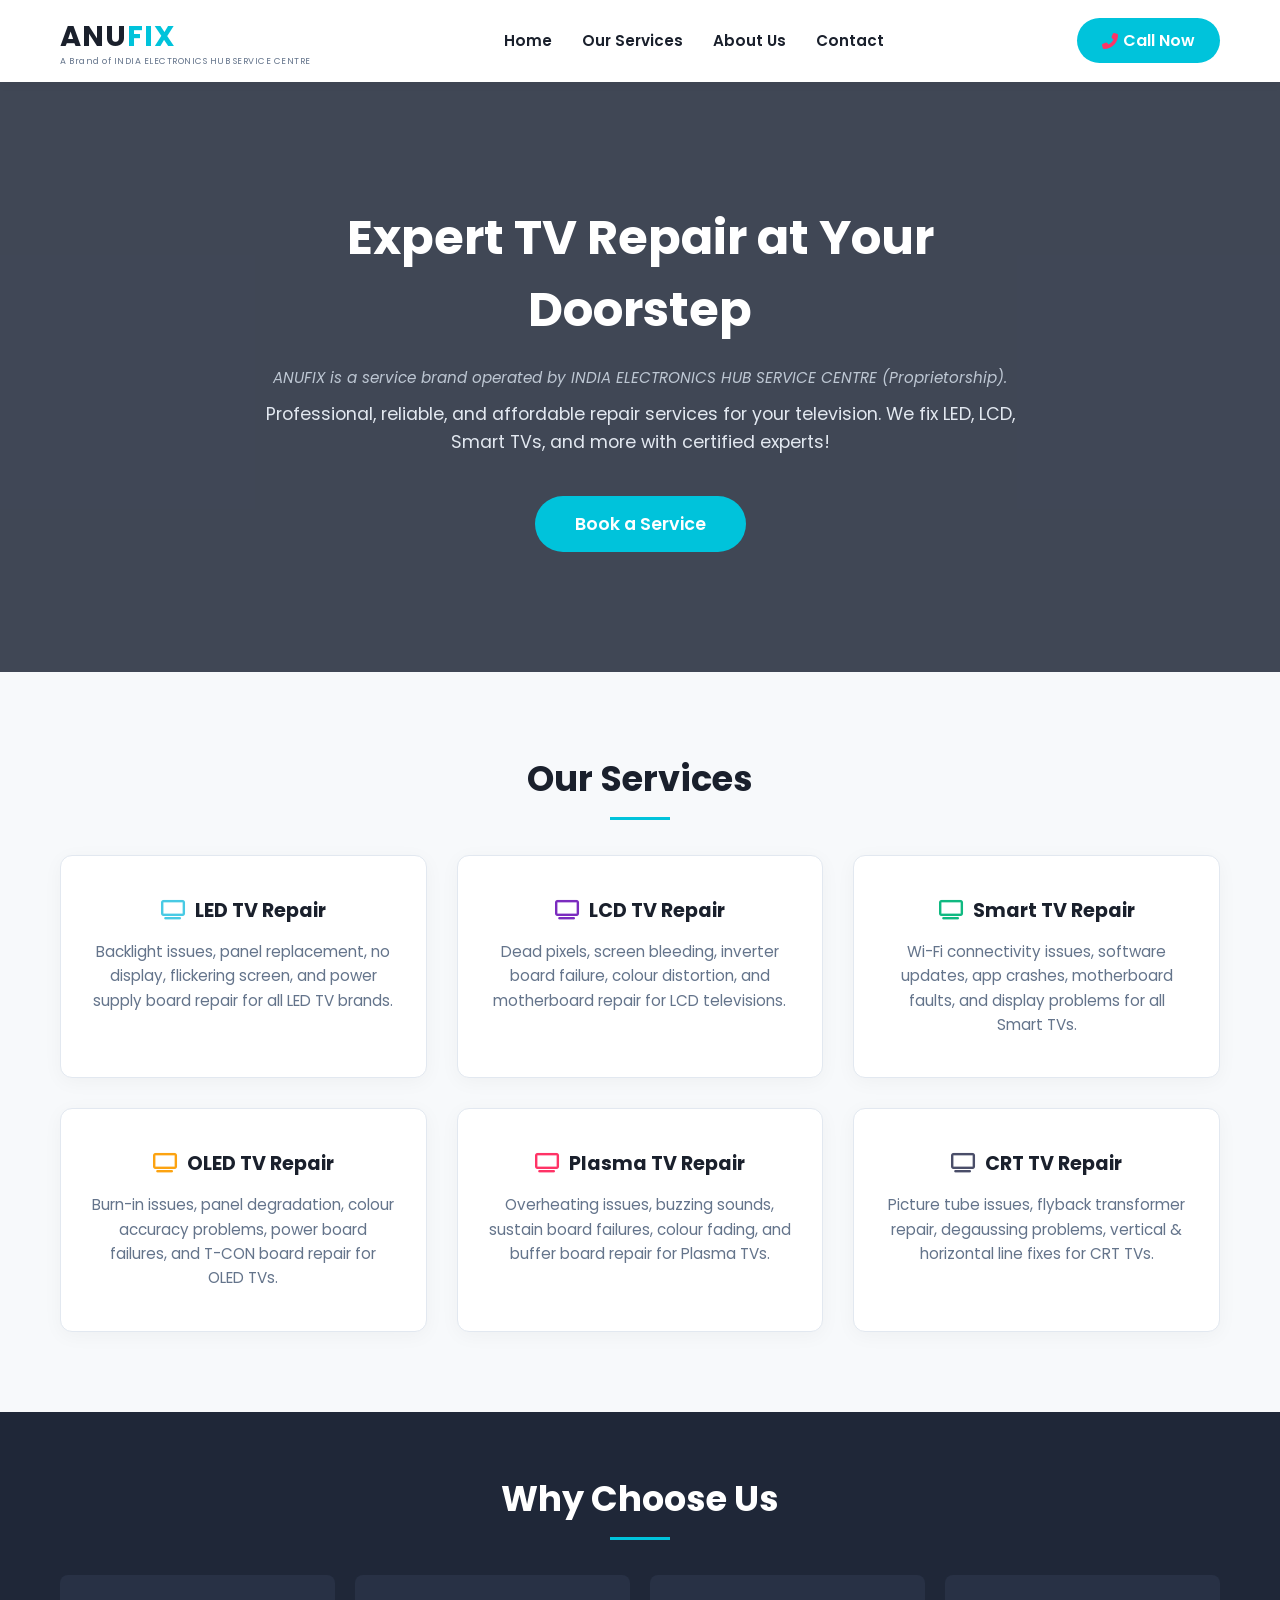
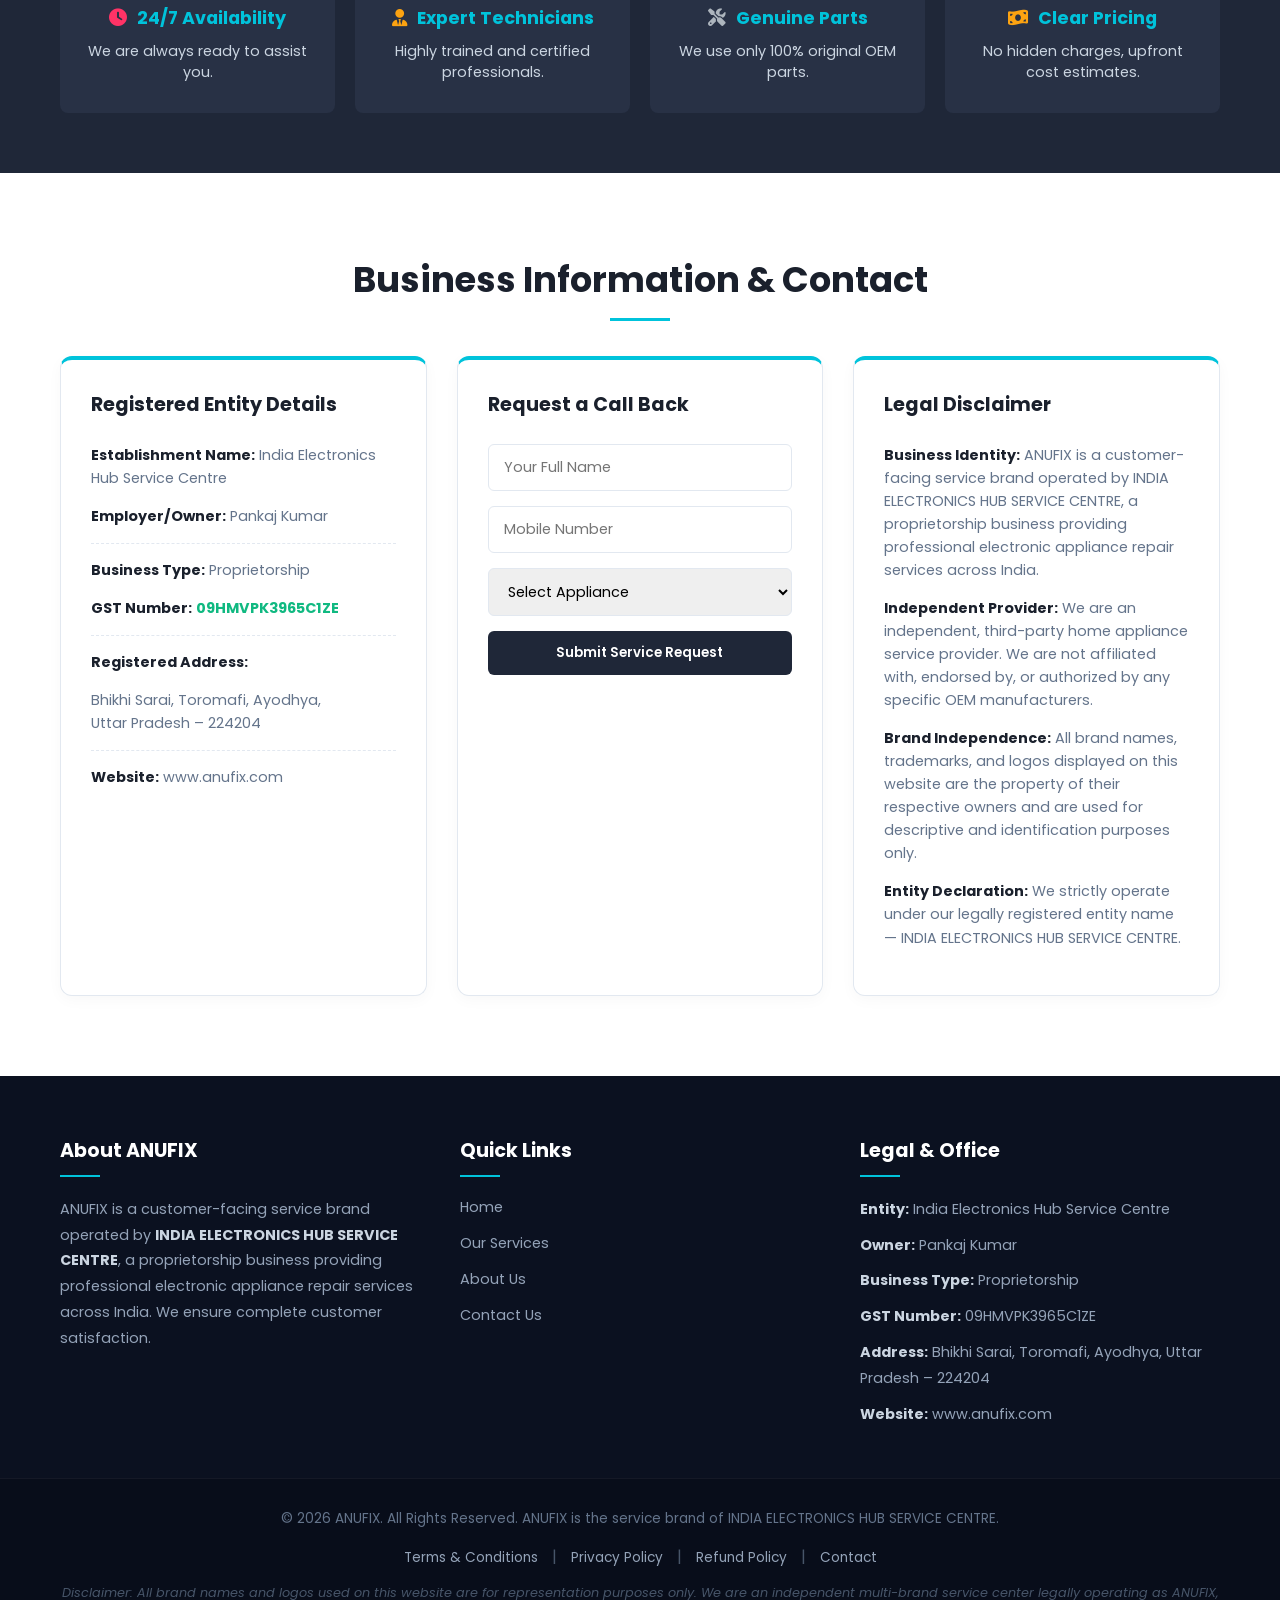
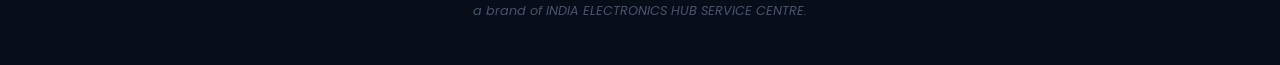
==== commit 1040f5dd: "Update branding to INDIA ELECTRONICS HUB SERVICE CENTRE, add contact page, replace service cards wit" ====
--- a/index.html
+++ b/index.html
@@ -5,11 +5,42 @@
     <meta charset="UTF-8">
     <meta name="viewport" content="width=device-width, initial-scale=1.0">
     <title>AnuFix - Expert Appliance Repair</title>
+    <meta name="description" content="ANUFIX – A service brand of INDIA ELECTRONICS HUB SERVICE CENTRE. Professional home appliance repair services including AC, Refrigerator, Washing Machine, TV, Microwave & RO Water Purifier repair across India.">
     <link rel="stylesheet" href="style.css">
     <link rel="preconnect" href="https://fonts.googleapis.com">
     <link rel="preconnect" href="https://fonts.gstatic.com" crossorigin>
     <link href="https://fonts.googleapis.com/css2?family=Poppins:wght@400;600;700&display=swap" rel="stylesheet">
     <link rel="stylesheet" href="https://cdnjs.cloudflare.com/ajax/libs/font-awesome/6.4.0/css/all.min.css">
+
+    <!-- Structured Data (JSON-LD) -->
+    <script type="application/ld+json">
+    {
+      "@context": "https://schema.org",
+      "@type": "Organization",
+      "name": "INDIA ELECTRONICS HUB SERVICE CENTRE",
+      "alternateName": "ANUFIX",
+      "url": "https://www.anufix.com",
+      "telephone": "+919120992012",
+      "address": {
+        "@type": "PostalAddress",
+        "streetAddress": "Bhikhi Sarai, Toromafi",
+        "addressLocality": "Ayodhya",
+        "addressRegion": "Uttar Pradesh",
+        "postalCode": "224204",
+        "addressCountry": "IN"
+      },
+      "brand": {
+        "@type": "Brand",
+        "name": "ANUFIX",
+        "description": "ANUFIX is a customer-facing service brand operated by INDIA ELECTRONICS HUB SERVICE CENTRE."
+      },
+      "description": "INDIA ELECTRONICS HUB SERVICE CENTRE operates ANUFIX, providing professional electronic appliance repair services across India.",
+      "taxID": "09HMVPK3965C1ZE",
+      "sameAs": [
+        "https://www.anufix.com"
+      ]
+    }
+    </script>
 </head>
 
 <body>
@@ -19,12 +50,15 @@
     <!-- Header -->
     <header class="header">
         <div class="container header-container">
-            <div class="logo">ANU<span>FIX</span></div>
+            <div class="logo-wrapper">
+                <div class="logo">ANU<span>FIX</span></div>
+                <div class="logo-subtitle">A Brand of INDIA ELECTRONICS HUB SERVICE CENTRE</div>
+            </div>
             <nav class="nav-links">
                 <a href="#home">Home</a>
                 <a href="#services">Our Services</a>
                 <a href="#about">About Us</a>
-                <a href="#contact">Contact</a>
+                <a href="contact.html">Contact</a>
             </nav>
             <div class="header-actions">
                 <a href="tel:+919120992012" class="btn-primary"><i class="fas fa-phone-alt"
@@ -39,6 +73,7 @@
         <div class="hero-overlay"></div>
         <div class="container hero-content">
             <h1>Expert TV Repair at Your Doorstep</h1>
+            <p class="hero-brand-identity">ANUFIX is a service brand operated by INDIA ELECTRONICS HUB SERVICE CENTRE (Proprietorship).</p>
             <p>Professional, reliable, and affordable repair services for your television. We fix LED, LCD, Smart TVs, and more with certified experts!</p>
             <a href="#contact" class="btn-primary">Book a Service</a>
         </div>
@@ -51,33 +86,33 @@
             <div class="services-grid">
                 <!-- Service 1 -->
                 <div class="service-card">
-                    <h3><i class="fas fa-snowflake" style="color: #48cae4;"></i> AC Repair & Service</h3>
-                    <p>Split & Window AC installation, gas filling, regular servicing, and compressor repair.</p>
+                    <h3><i class="fas fa-tv" style="color: #48cae4;"></i> LED TV Repair</h3>
+                    <p>Backlight issues, panel replacement, no display, flickering screen, and power supply board repair for all LED TV brands.</p>
                 </div>
                 <!-- Service 2 -->
                 <div class="service-card">
-                    <h3><i class="fas fa-box" style="color: #48cae4;"></i> Refrigerator Repair</h3>
-                    <p>Cooling issues, gas leakage, thermostat changes, and compressor replacements for all brands.</p>
+                    <h3><i class="fas fa-tv" style="color: #7b2cbf;"></i> LCD TV Repair</h3>
+                    <p>Dead pixels, screen bleeding, inverter board failure, colour distortion, and motherboard repair for LCD televisions.</p>
                 </div>
                 <!-- Service 3 -->
                 <div class="service-card">
-                    <h3><i class="fas fa-shirt" style="color: #95d5b2;"></i> Washing Machine</h3>
-                    <p>Fully automatic, semi-automatic, front load, and top load drum issues or motor repairs.</p>
+                    <h3><i class="fas fa-tv" style="color: #10b981;"></i> Smart TV Repair</h3>
+                    <p>Wi-Fi connectivity issues, software updates, app crashes, motherboard faults, and display problems for all Smart TVs.</p>
                 </div>
                 <!-- Service 4 -->
                 <div class="service-card">
-                    <h3><i class="fas fa-satellite-dish" style="color: #7b2cbf;"></i> Microwave Oven</h3>
-                    <p>Heating issues, keypad errors, and magnetron replacements done safely and quickly.</p>
+                    <h3><i class="fas fa-tv" style="color: #fca311;"></i> OLED TV Repair</h3>
+                    <p>Burn-in issues, panel degradation, colour accuracy problems, power board failures, and T-CON board repair for OLED TVs.</p>
                 </div>
                 <!-- Service 5 -->
                 <div class="service-card">
-                    <h3><i class="fas fa-tv" style="color: #4a4e69;"></i> Television Repair</h3>
-                    <p>LED, LCD, and Smart TV screen issues, motherboard repair, and sound problem fixes.</p>
+                    <h3><i class="fas fa-tv" style="color: #ff3366;"></i> Plasma TV Repair</h3>
+                    <p>Overheating issues, buzzing sounds, sustain board failures, colour fading, and buffer board repair for Plasma TVs.</p>
                 </div>
                 <!-- Service 6 -->
                 <div class="service-card">
-                    <h3><i class="fas fa-tint" style="color: #48cae4;"></i> RO Water Purifier</h3>
-                    <p>Filter replacement, membrane changes, pump repair, and regular maintenance.</p>
+                    <h3><i class="fas fa-tv" style="color: #4a4e69;"></i> CRT TV Repair</h3>
+                    <p>Picture tube issues, flyback transformer repair, degaussing problems, vertical & horizontal line fixes for CRT TVs.</p>
                 </div>
             </div>
         </div>
@@ -149,6 +184,7 @@
                 <!-- Column 3 -->
                 <div class="info-card">
                     <h3>Legal Disclaimer</h3>
+                    <p><strong>Business Identity:</strong> ANUFIX is a customer-facing service brand operated by INDIA ELECTRONICS HUB SERVICE CENTRE, a proprietorship business providing professional electronic appliance repair services across India.</p>
                     <p><strong>Independent Provider:</strong> We are an independent, third-party home appliance service
                         provider. We are not affiliated with, endorsed by, or authorized by any specific OEM
                         manufacturers.</p>
@@ -156,7 +192,7 @@
                         website are the property of their respective owners and are used for descriptive and
                         identification purposes only.</p>
                     <p><strong>Entity Declaration:</strong> We strictly operate under our legally registered entity
-                        name,</p>
+                        name — INDIA ELECTRONICS HUB SERVICE CENTRE.</p>
                 </div>
 
             </div>
@@ -169,8 +205,7 @@
             <div class="footer-col" id="about">
                 <h4>About ANUFIX</h4>
                 <div class="footer-underline"></div>
-                <p>We provide trusted, fast, and professional home appliance repair services. Operated legally and
-                    solely under the registered name <strong>ANUFIX</strong>. We ensure complete customer satisfaction.
+                <p>ANUFIX is a customer-facing service brand operated by <strong>INDIA ELECTRONICS HUB SERVICE CENTRE</strong>, a proprietorship business providing professional electronic appliance repair services across India. We ensure complete customer satisfaction.
                 </p>
             </div>
             <div class="footer-col">
@@ -180,7 +215,7 @@
                     <a href="#home">Home</a>
                     <a href="#services">Our Services</a>
                     <a href="#about">About Us</a>
-                    <a href="#contact">Contact Us</a>
+                    <a href="contact.html">Contact Us</a>
                 </nav>
             </div>
             <div class="footer-col">
@@ -196,15 +231,16 @@
         </div>
         <div class="footer-bottom">
             <div class="container">
-                <p>&copy; 2026 ANUFIX. All Rights Reserved. (No other DBAs or Brand Names associated).</p>
+                <p>&copy; 2026 ANUFIX. All Rights Reserved. ANUFIX is the service brand of INDIA ELECTRONICS HUB SERVICE CENTRE.</p>
                 <div class="footer-links">
                     <a href="terms.html">Terms & Conditions</a> <span class="separator">|</span>
                     <a href="privacy.html">Privacy Policy</a> <span class="separator">|</span>
-                    <a href="refund.html">Refund Policy</a>
+                    <a href="refund.html">Refund Policy</a> <span class="separator">|</span>
+                    <a href="contact.html">Contact</a>
                 </div>
                 <p class="footer-disclaimer">Disclaimer: All brand names and logos used on this website are for
                     representation purposes only. We are an independent multi-brand service center legally operating as
-                    ANUFIX.</p>
+                    ANUFIX, a brand of INDIA ELECTRONICS HUB SERVICE CENTRE.</p>
             </div>
         </div>
     </footer>
--- a/style.css
+++ b/style.css
@@ -76,6 +76,28 @@
 
 .logo span {
     color: var(--primary-cyan);
+}
+
+.logo-wrapper {
+    display: flex;
+    flex-direction: column;
+}
+
+.logo-subtitle {
+    font-size: 0.55rem;
+    color: var(--text-grey);
+    font-weight: 400;
+    letter-spacing: 0.5px;
+    margin-top: -2px;
+    line-height: 1.2;
+}
+
+.hero-brand-identity {
+    font-size: 0.95rem !important;
+    color: #cbd5e1 !important;
+    font-style: italic;
+    margin-bottom: 10px !important;
+    opacity: 0.9;
 }
 
 .nav-links {
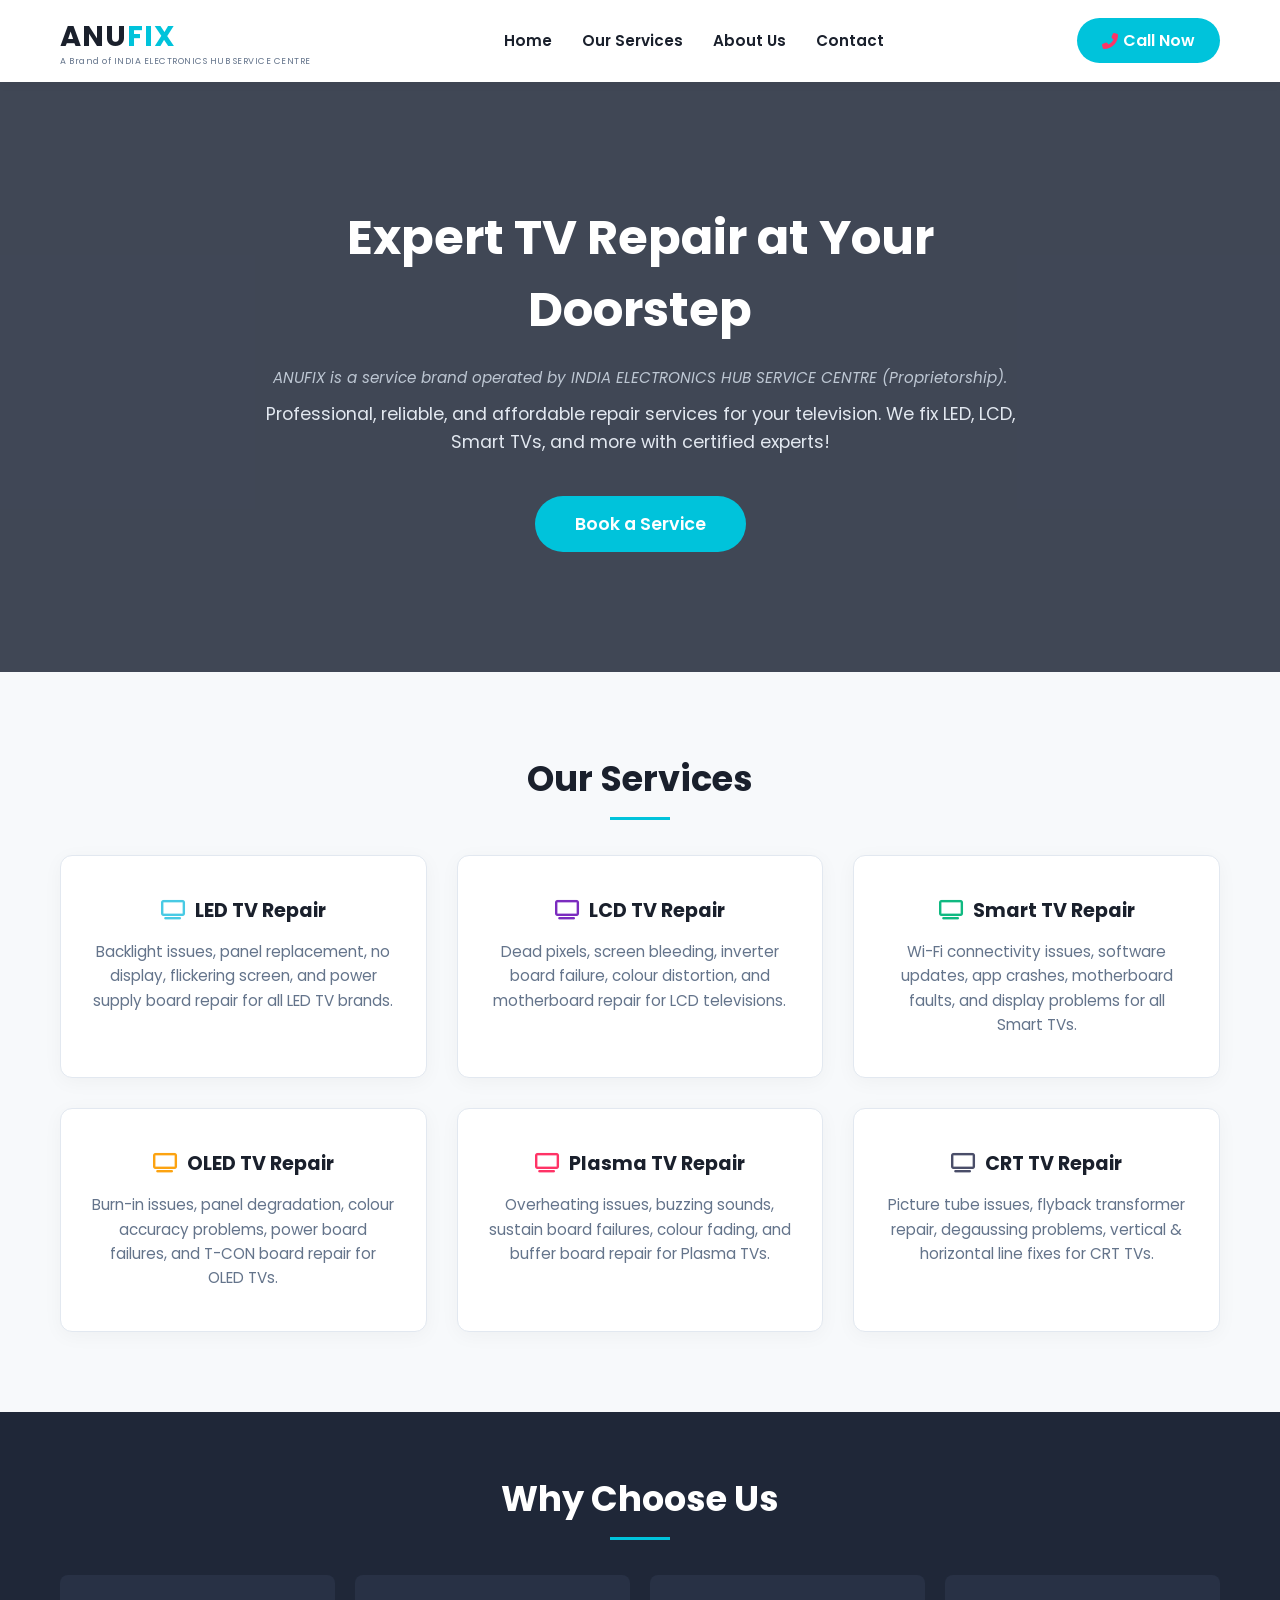
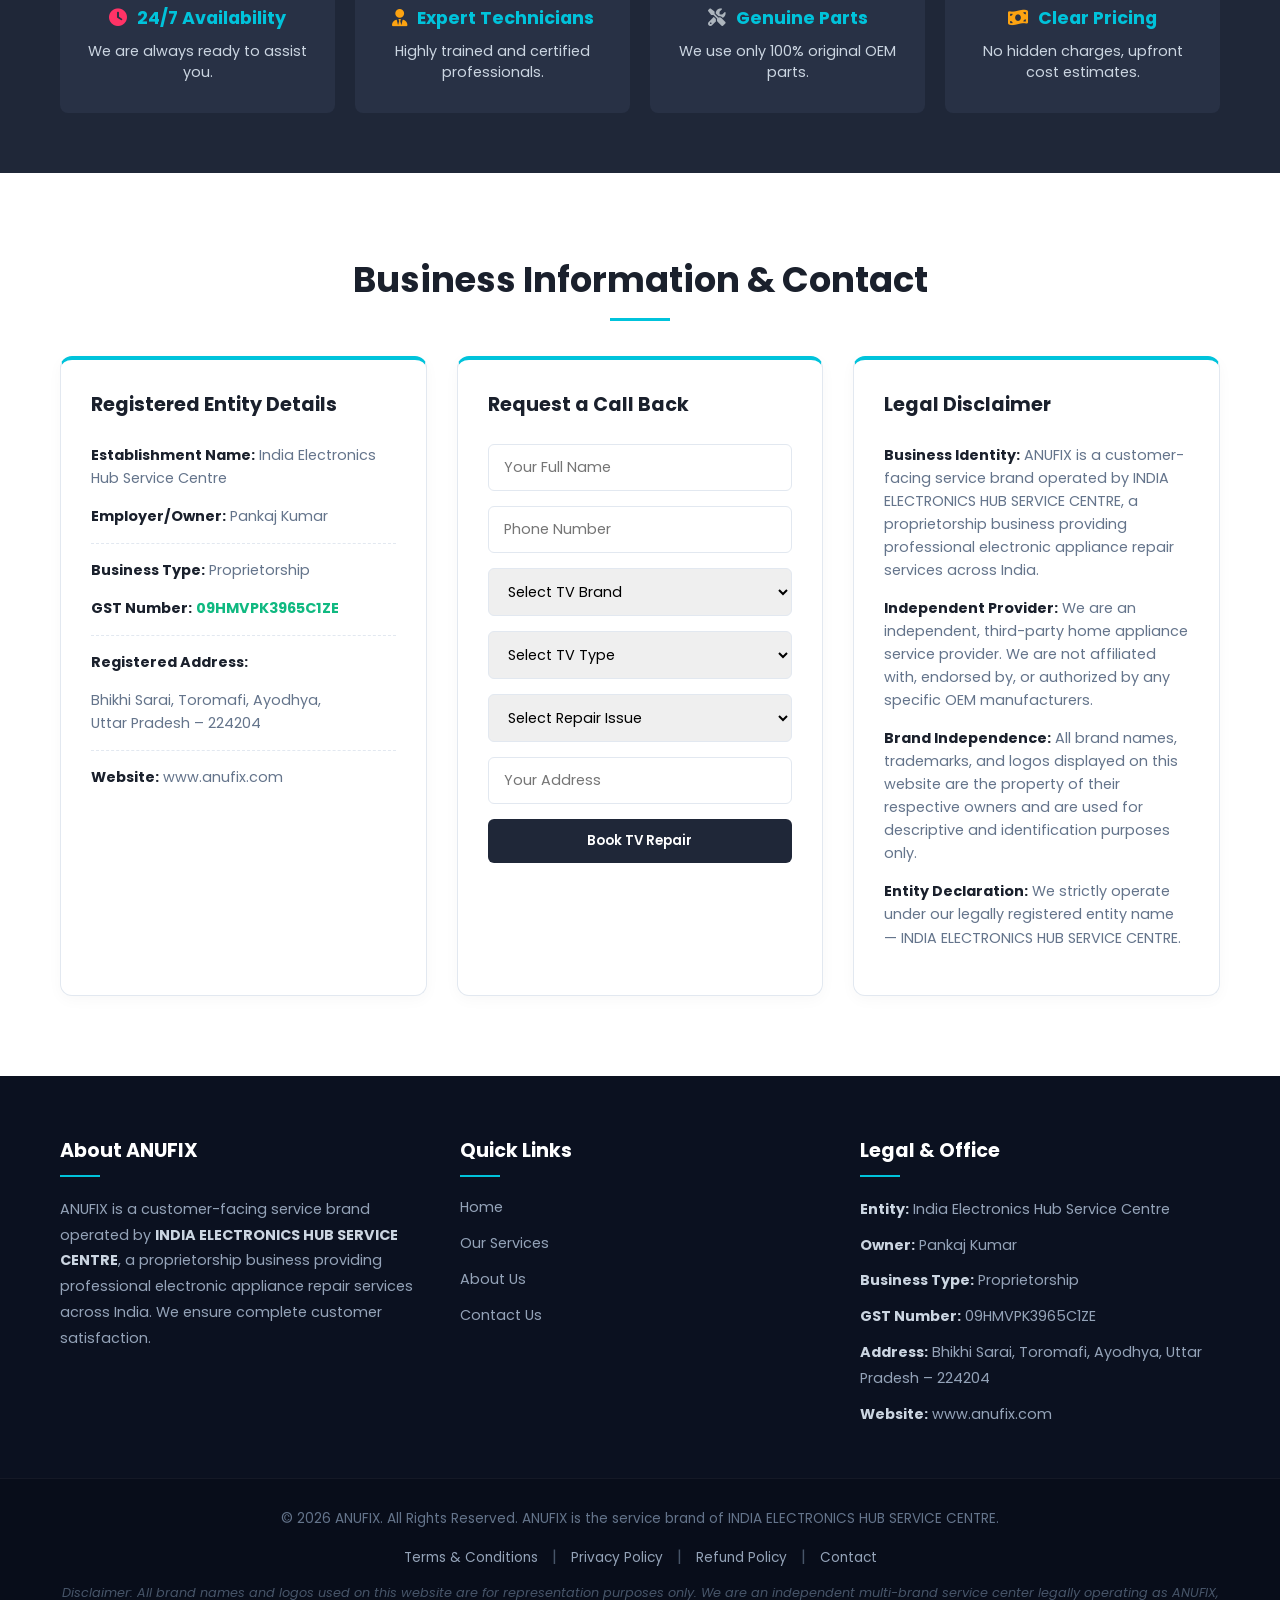
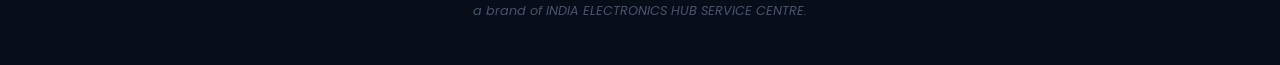
==== commit 0023d73d: "Add Formspree form with custom thank you page, mobile fixes, and service card click-to-form" ====
--- a/index.html
+++ b/index.html
@@ -2,6 +2,15 @@
 <html lang="en">
 
 <head>
+<!-- Google tag (gtag.js) -->
+<script async src="https://www.googletagmanager.com/gtag/js?id=AW-18344278671"></script>
+<script>
+  window.dataLayer = window.dataLayer || [];
+  function gtag(){dataLayer.push(arguments);}
+  gtag('js', new Date());
+
+  gtag('config', 'AW-18344278671');
+</script>
     <meta charset="UTF-8">
     <meta name="viewport" content="width=device-width, initial-scale=1.0">
     <title>AnuFix - Expert Appliance Repair</title>
@@ -168,16 +177,42 @@
                 <!-- Column 2 -->
                 <div class="info-card form-card">
                     <h3>Request a Call Back</h3>
-                    <form>
-                        <input type="text" placeholder="Your Full Name" required>
-                        <input type="tel" placeholder="Mobile Number" required>
-                        <select required>
-                            <option value="">Select Appliance</option>
-                            <option value="ac">AC</option>
-                            <option value="fridge">Refrigerator</option>
-                            <option value="washing">Washing Machine</option>
+                    <form id="bookServiceForm" action="https://formspree.io/f/xrpzobjd" method="POST">
+                        <input type="text" name="name" placeholder="Your Full Name" required>
+                        <input type="tel" name="phone" placeholder="Phone Number" required>
+                        <select name="tv_brand" required>
+                            <option value="">Select TV Brand</option>
+                            <option value="LG">LG</option>
+                            <option value="Samsung">Samsung</option>
+                            <option value="Sony">Sony</option>
+                            <option value="OnePlus">OnePlus</option>
+                            <option value="UV">UV</option>
+                            <option value="Redmi">Redmi</option>
+                            <option value="Mi">Mi</option>
+                            <option value="TCL">TCL</option>
+                            <option value="Other">Other</option>
                         </select>
-                        <button type="submit" class="submit-btn">Submit Service Request</button>
+                        <select name="tv_type" required>
+                            <option value="">Select TV Type</option>
+                            <option value="LED TV">LED TV</option>
+                            <option value="Smart TV">Smart TV</option>
+                            <option value="LCD TV">LCD TV</option>
+                            <option value="OLED TV">OLED TV</option>
+                            <option value="QLED TV">QLED TV</option>
+                            <option value="Other">Other</option>
+                        </select>
+                        <select name="repair_issue" required>
+                            <option value="">Select Repair Issue</option>
+                            <option value="TV Not Turning On">TV Not Turning On</option>
+                            <option value="No Display / Black Screen">No Display / Black Screen</option>
+                            <option value="No Sound">No Sound</option>
+                            <option value="Screen / Picture Problem">Screen / Picture Problem</option>
+                            <option value="HDMI / Port Problem">HDMI / Port Problem</option>
+                            <option value="Wi-Fi / Smart TV Problem">Wi-Fi / Smart TV Problem</option>
+                            <option value="Other">Other</option>
+                        </select>
+                        <input type="text" name="address" placeholder="Your Address" required>
+                        <button type="submit" class="submit-btn">Book TV Repair</button>
                     </form>
                 </div>
 
--- a/style.css
+++ b/style.css
@@ -532,9 +532,13 @@
     }
     
     .top-bar {
-        /* display: none; */ /* Show on mobile as requested */
         padding: 10px 10px;
         line-height: 1.5;
+    }
+
+    /* Hide header Call Now on mobile — sticky bottom bar handles it */
+    .header-actions .btn-primary {
+        display: none;
     }
 
     .nav-links {
@@ -555,6 +559,7 @@
         background: var(--white);
         padding: 20px;
         box-shadow: 0 10px 20px rgba(0,0,0,0.1);
+        z-index: 999;
     }
     
     .hero h1 {
@@ -568,4 +573,70 @@
     .mobile-sticky-call {
         display: block;
     }
-}
+
+    /* Section spacing */
+    .services, .info-section {
+        padding: 50px 0;
+    }
+
+    .section-title {
+        font-size: 1.6rem;
+        margin-bottom: 35px;
+    }
+
+    /* Form mobile optimization */
+    .form-card {
+        padding: 20px 16px !important;
+    }
+
+    .form-card form {
+        gap: 12px;
+    }
+
+    .form-card input,
+    .form-card select {
+        padding: 14px 14px;
+        font-size: 16px; /* prevents iOS zoom on focus */
+        border-radius: 8px;
+        -webkit-appearance: none;
+        appearance: none;
+        background-color: var(--white);
+    }
+
+    .form-card select {
+        background-image: url("data:image/svg+xml,%3Csvg xmlns='http://www.w3.org/2000/svg' width='12' height='12' viewBox='0 0 12 12'%3E%3Cpath fill='%2364748b' d='M6 8L1 3h10z'/%3E%3C/svg%3E");
+        background-repeat: no-repeat;
+        background-position: right 14px center;
+        padding-right: 36px;
+    }
+
+    .submit-btn {
+        padding: 15px;
+        font-size: 1rem;
+        border-radius: 8px;
+        margin-top: 4px;
+    }
+
+    /* Info cards */
+    .info-card {
+        padding: 24px 18px;
+    }
+}
+
+@media (max-width: 400px) {
+    .hero h1 {
+        font-size: 1.7rem;
+    }
+
+    .hero p {
+        font-size: 0.95rem;
+    }
+
+    .logo {
+        font-size: 1.5rem;
+    }
+
+    .logo-subtitle {
+        font-size: 0.48rem;
+    }
+}
